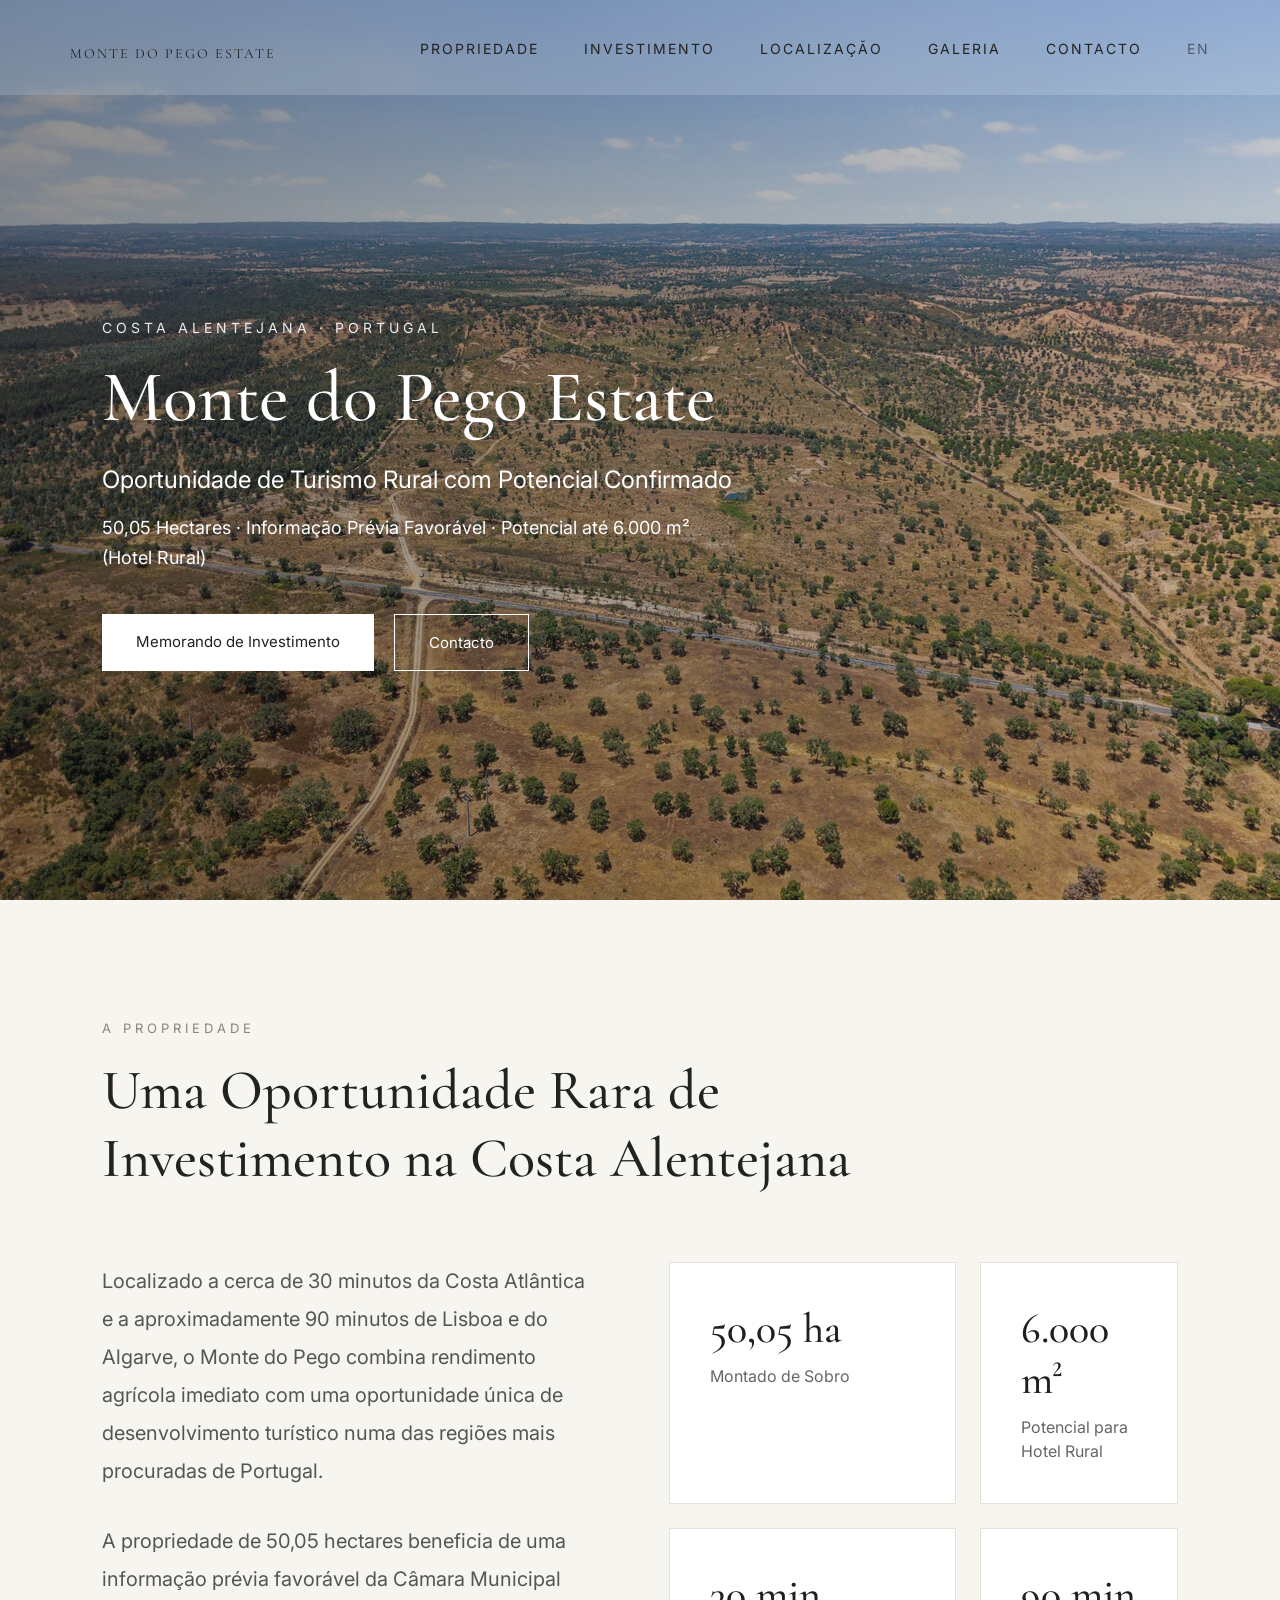
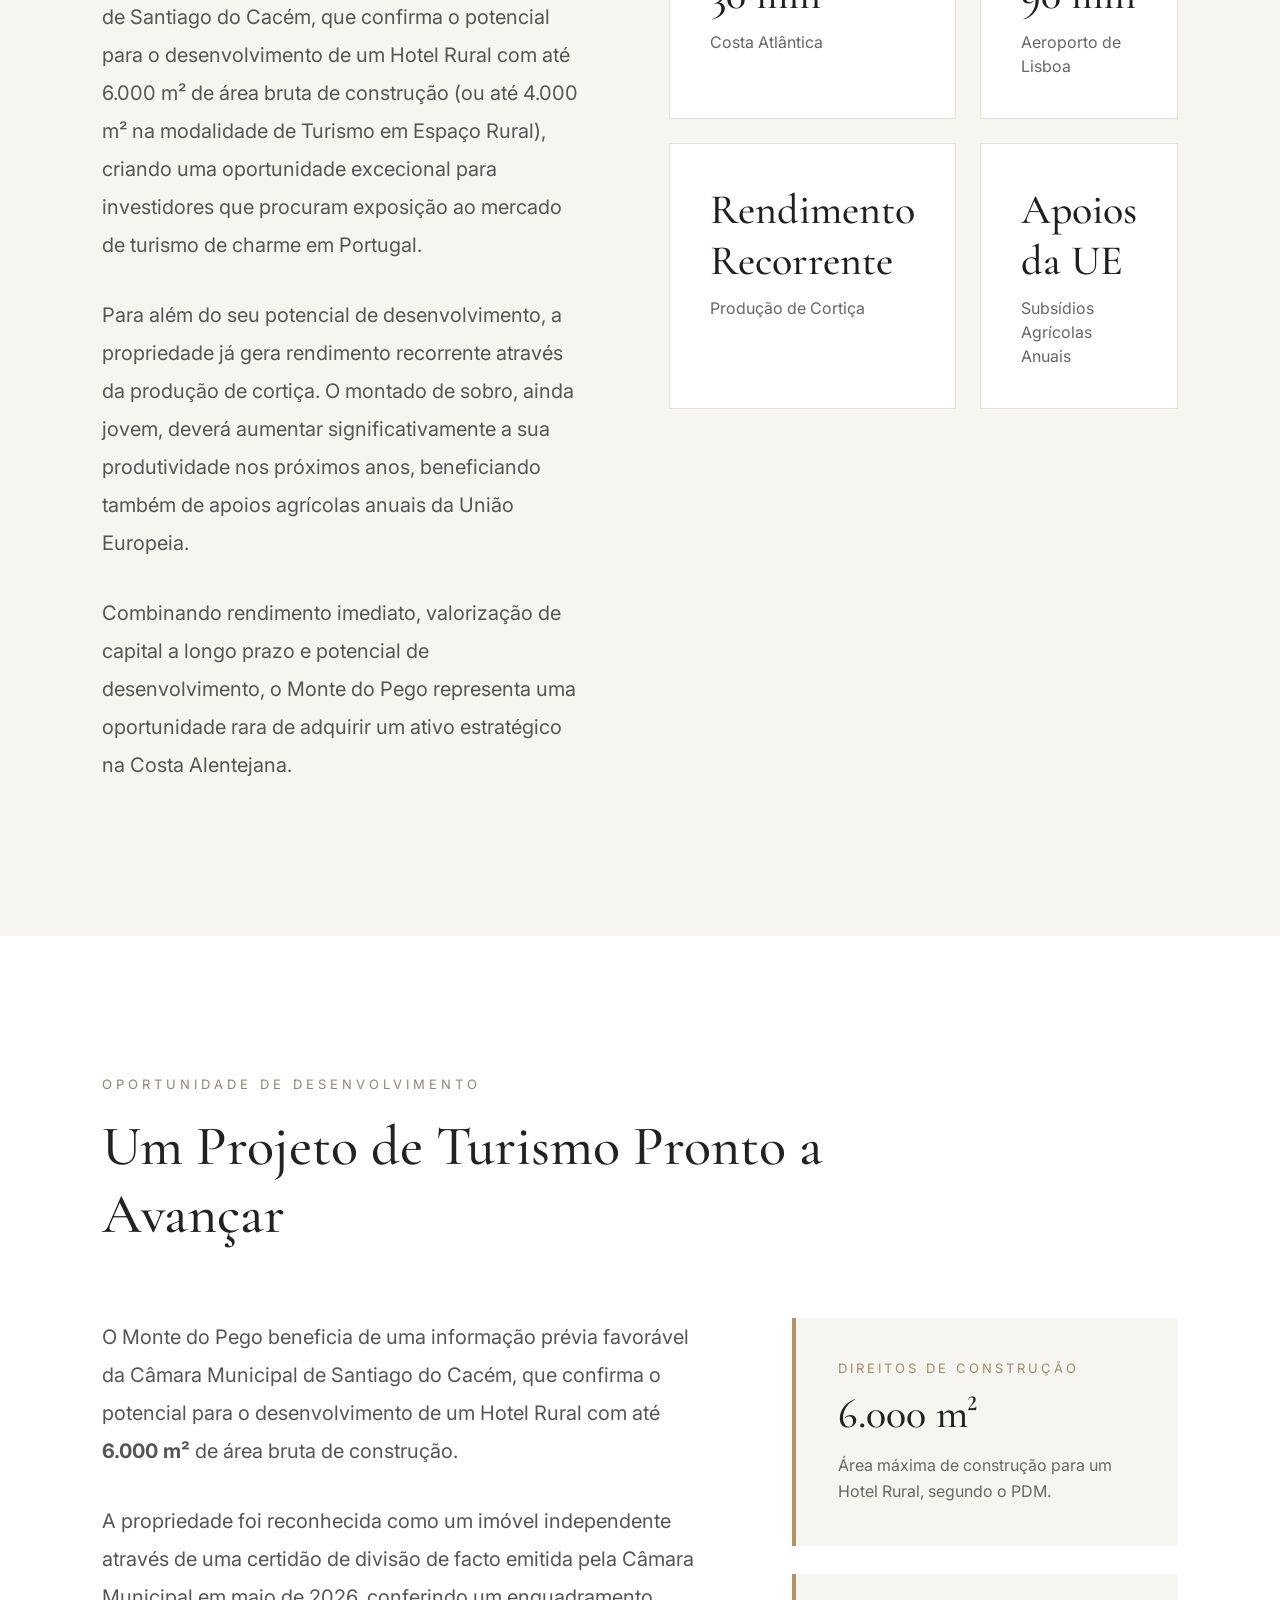
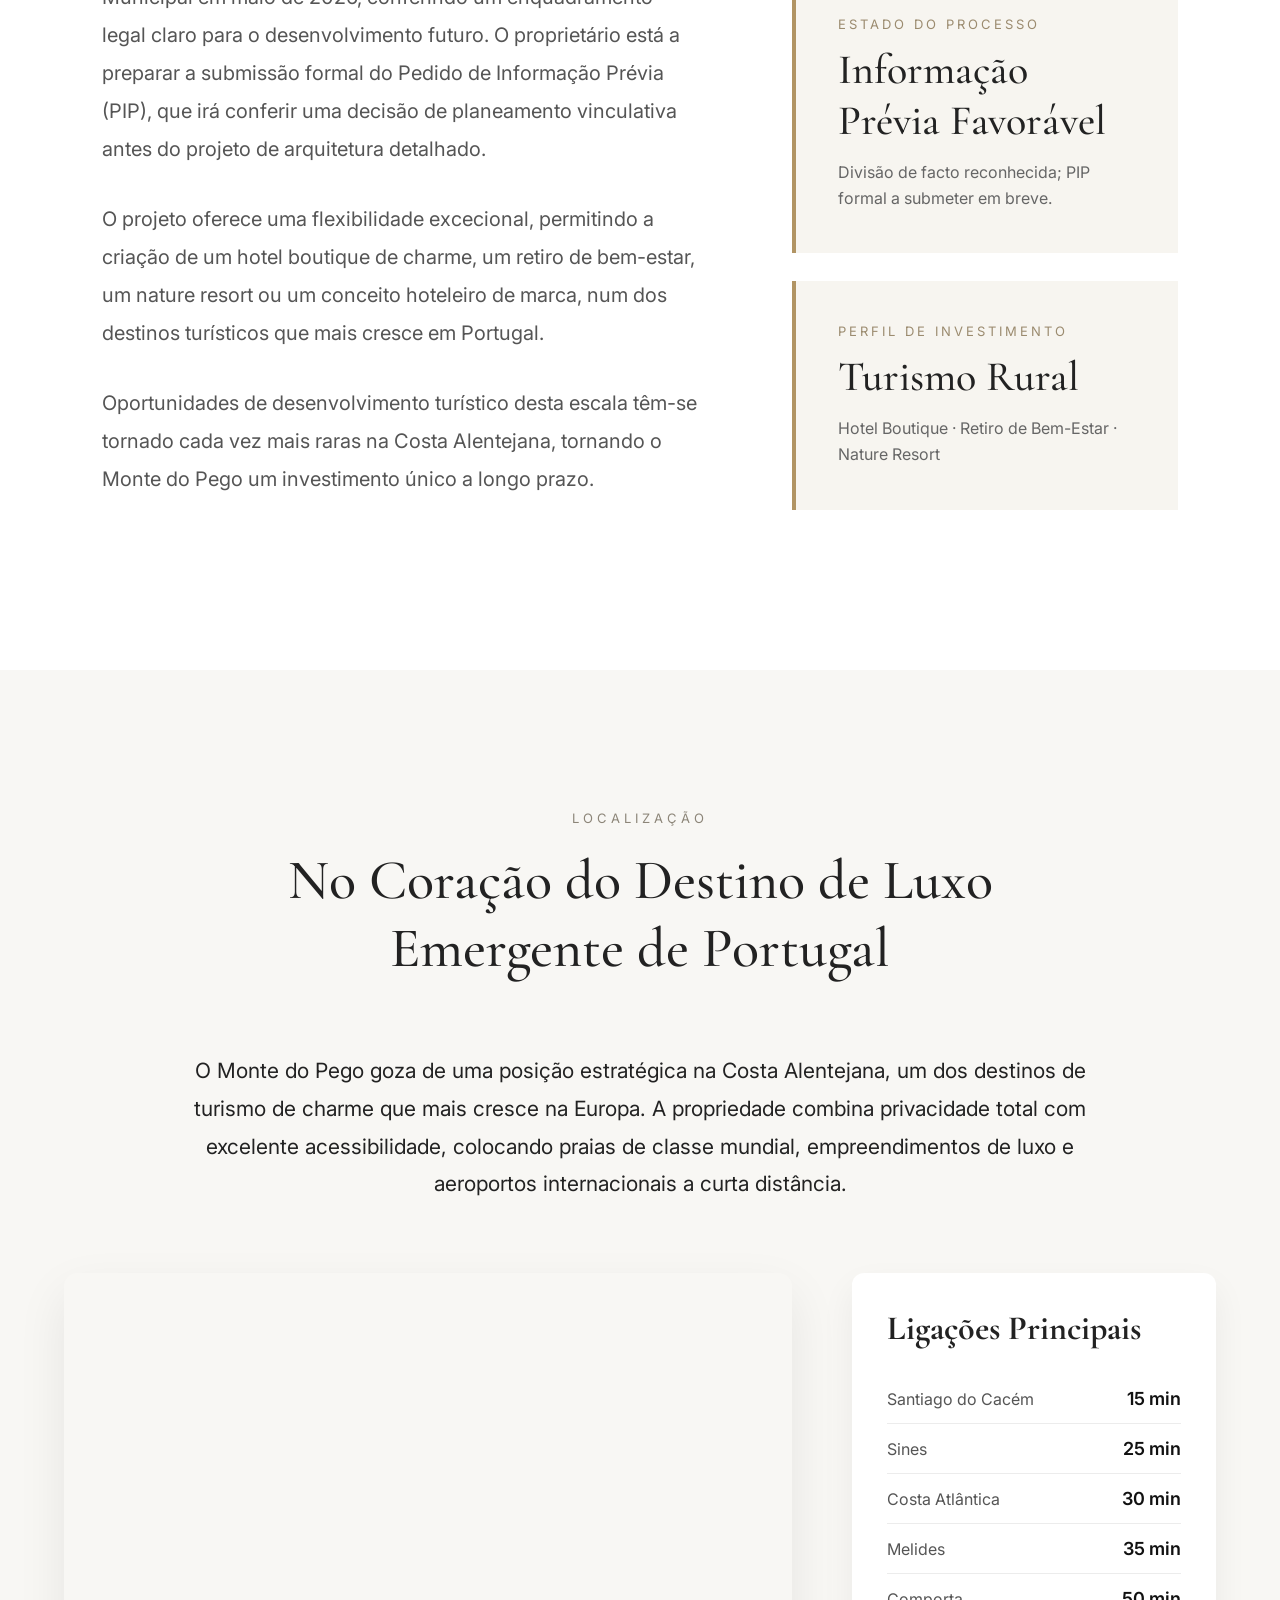
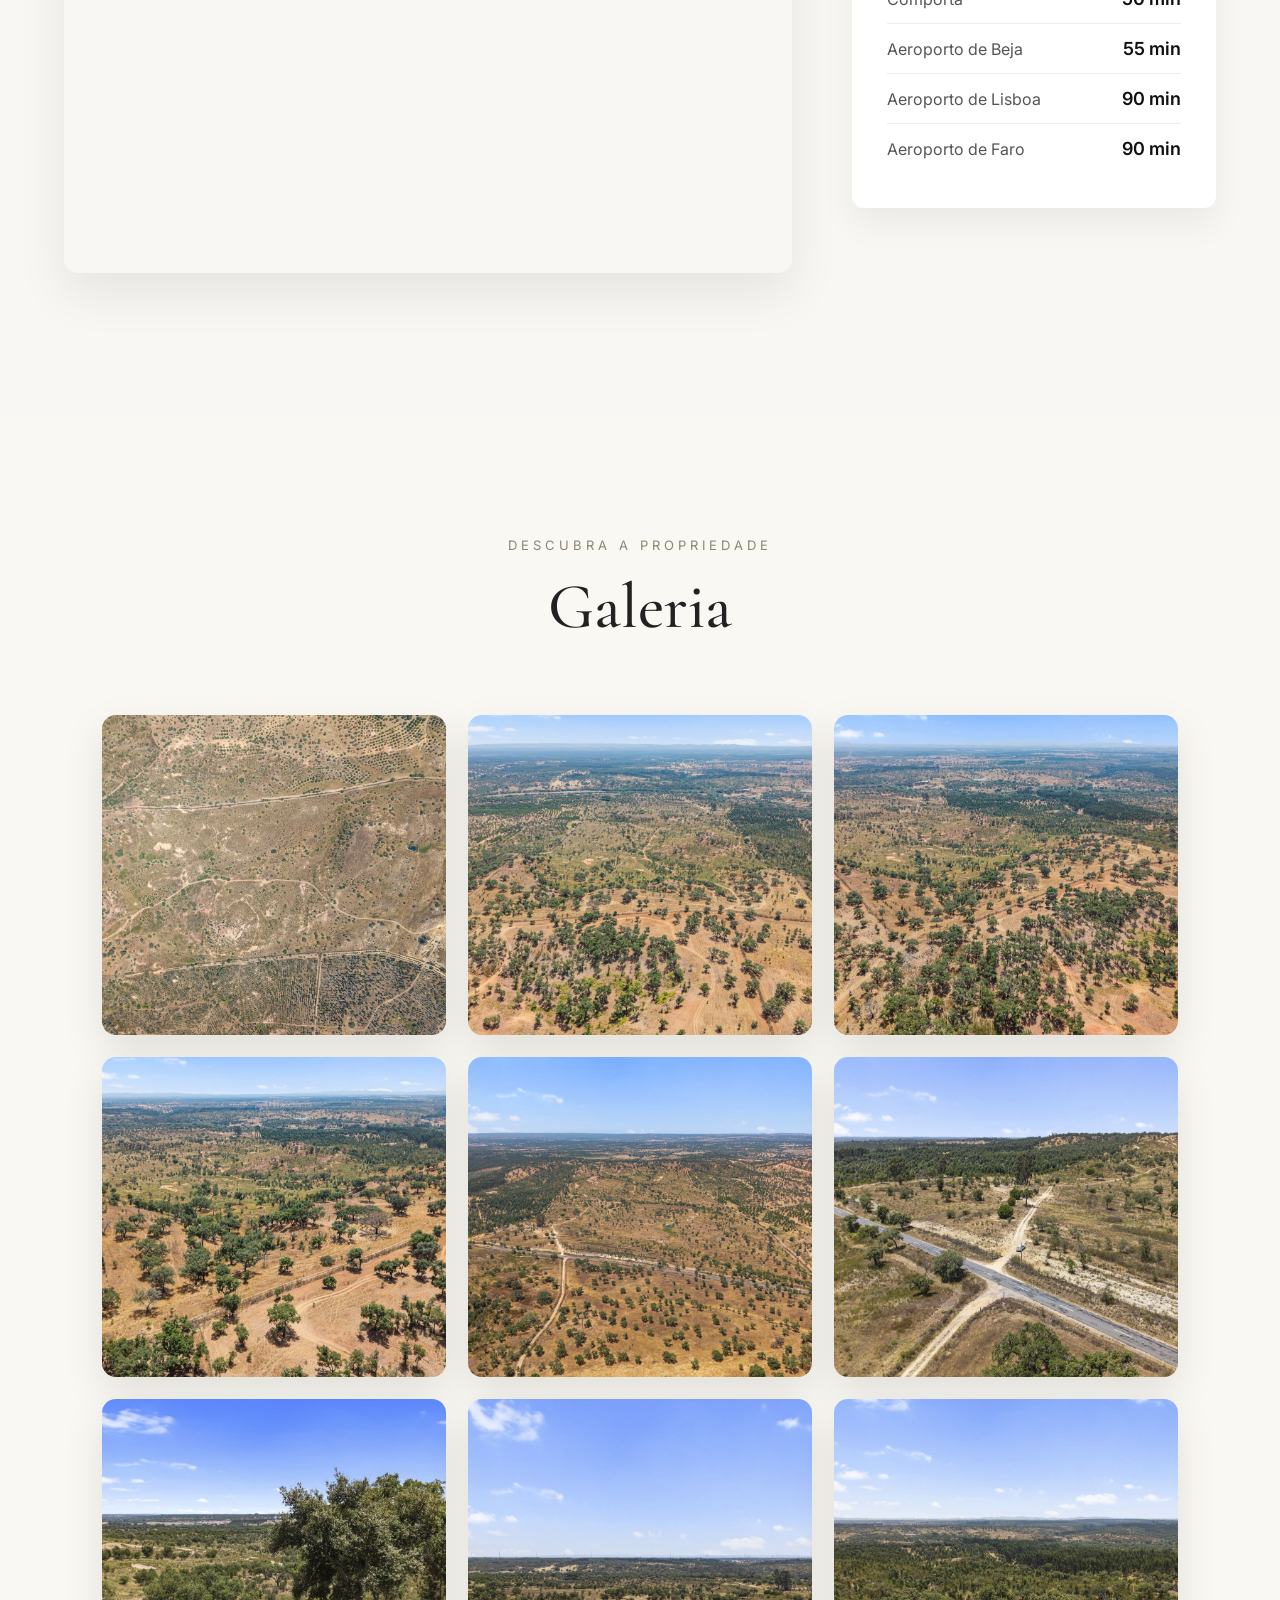
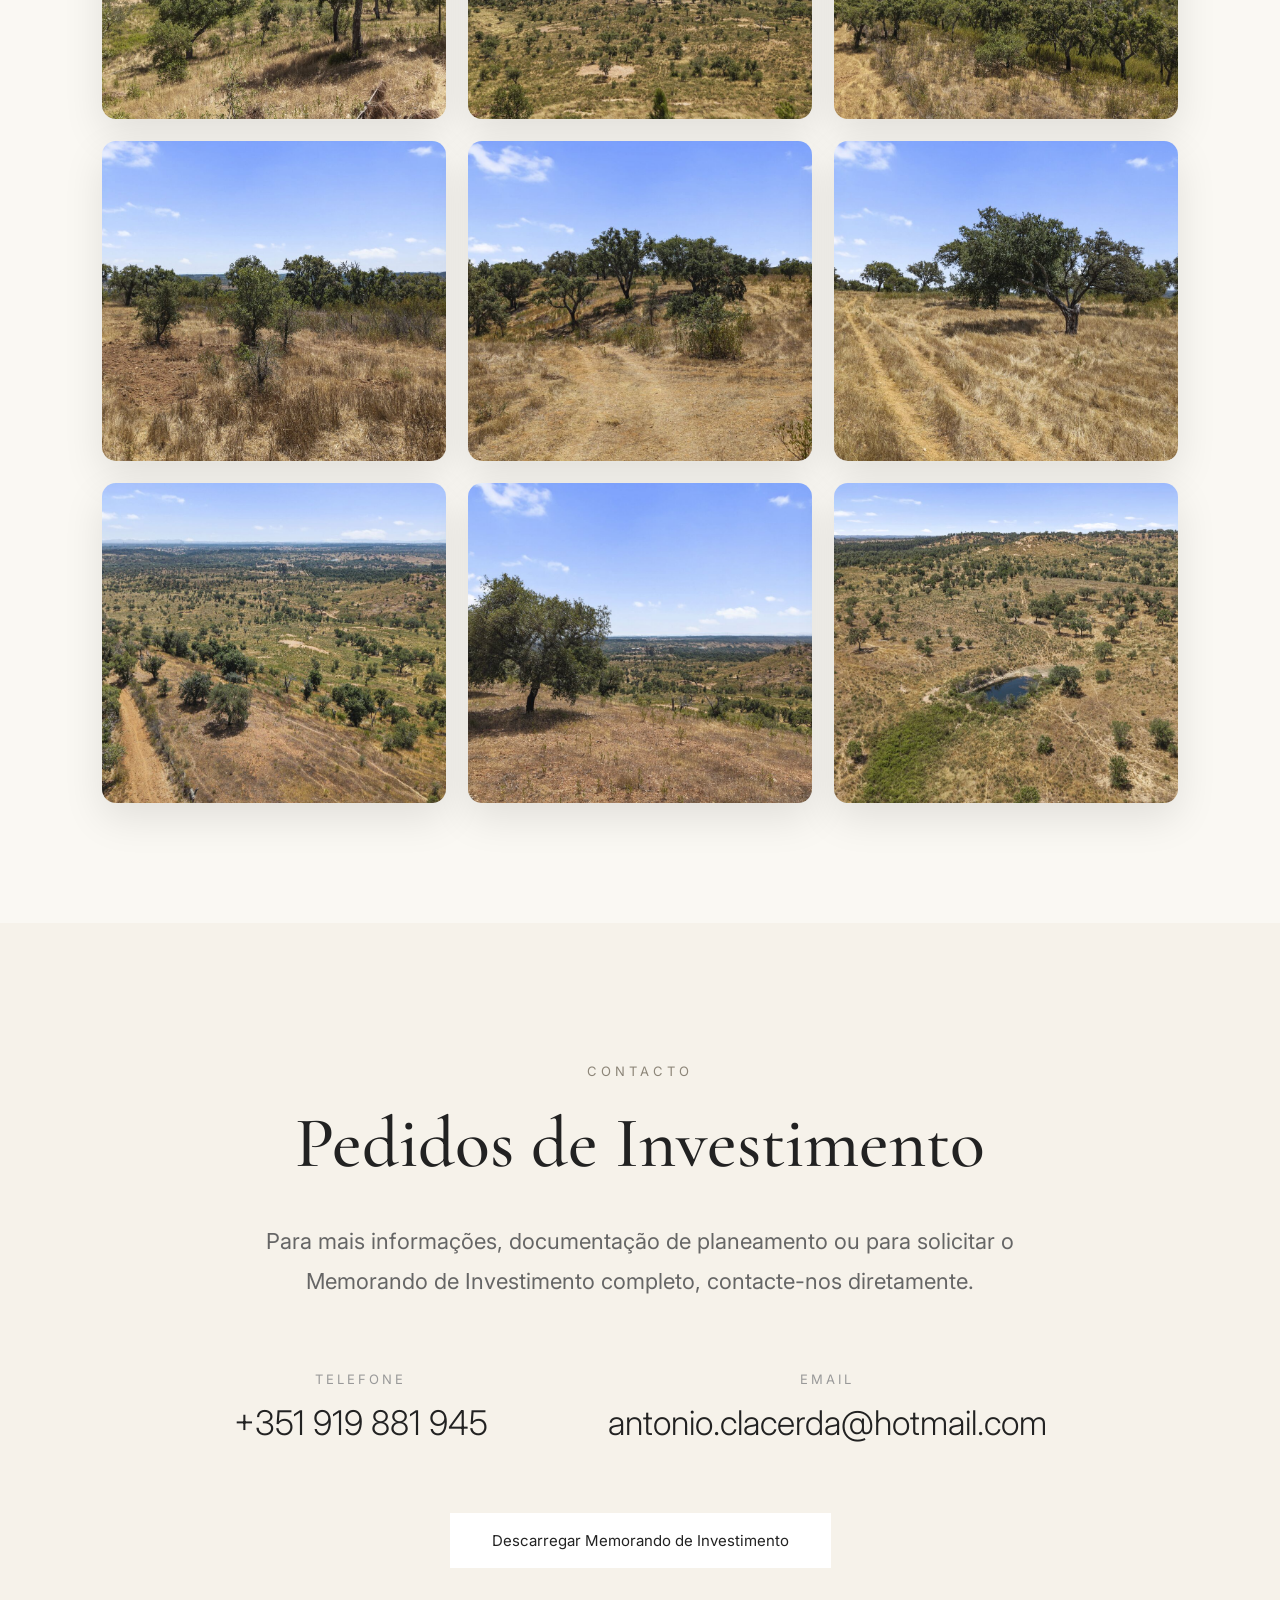
==== index-pt.html @ 1a6078ae "." ====
<!DOCTYPE html>
<html lang="pt">

<head>

    <meta charset="UTF-8">

    <meta name="viewport" content="width=device-width, initial-scale=1.0">

    <title>Monte do Pego Estate</title>

    <link rel="stylesheet" href="style.css">

    <link rel="preconnect" href="https://fonts.googleapis.com">

    <link rel="preconnect" href="https://fonts.gstatic.com" crossorigin>

    <link href="https://fonts.googleapis.com/css2?family=Cormorant+Garamond:wght@400;500;600&family=Inter:wght@300;400;500&display=swap" rel="stylesheet">

</head>

<body>

<header class="hero">

    <img src="assets/images/hero.jpg" alt="Monte do Pego Estate">

    <div class="hero-overlay"></div>

    <div class="hero-text">

        <p class="hero-kicker">
            COSTA ALENTEJANA · PORTUGAL
        </p>

        <h1>
            Monte do Pego Estate
        </h1>

        <p class="hero-subtitle">
            Oportunidade de Turismo Rural com Potencial Confirmado
        </p>

        <p class="hero-description">
            50,05 Hectares · Informação Prévia Favorável · Potencial até 6.000 m² (Hotel Rural)
        </p>

        <div class="hero-buttons">

            <a href="downloads/Memorando_de_Investimento.pdf"
   class="button primary"
   target="_blank">
    Memorando de Investimento
</a>

            <a href="#contact" class="button secondary">
                Contacto
            </a>

        </div>

    </div>

</header>

<section class="estate" id="estate">

    <div class="container">

        <div class="section-intro">
            <span class="section-tag">A PROPRIEDADE</span>
            <h2>Uma Oportunidade Rara de Investimento na Costa Alentejana</h2>
        </div>

        <div class="estate-content">

            <div class="estate-text">

                <p>
                    Localizado a cerca de 30 minutos da Costa Atlântica e a aproximadamente 90 minutos de Lisboa e do Algarve, o Monte do Pego combina rendimento agrícola imediato com uma oportunidade única de desenvolvimento turístico numa das regiões mais procuradas de Portugal.
                </p>

                <p>
                    A propriedade de 50,05 hectares beneficia de uma informação prévia favorável da Câmara Municipal de Santiago do Cacém, que confirma o potencial para o desenvolvimento de um Hotel Rural com até 6.000 m² de área bruta de construção (ou até 4.000 m² na modalidade de Turismo em Espaço Rural), criando uma oportunidade excecional para investidores que procuram exposição ao mercado de turismo de charme em Portugal.
                </p>

                <p>
                    Para além do seu potencial de desenvolvimento, a propriedade já gera rendimento recorrente através da produção de cortiça. O montado de sobro, ainda jovem, deverá aumentar significativamente a sua produtividade nos próximos anos, beneficiando também de apoios agrícolas anuais da União Europeia.
                </p>

                <p>
                    Combinando rendimento imediato, valorização de capital a longo prazo e potencial de desenvolvimento, o Monte do Pego representa uma oportunidade rara de adquirir um ativo estratégico na Costa Alentejana.
                </p>

            </div>

            <div class="estate-facts">

                <div class="fact">
                    <h3>50,05 ha</h3>
                    <p>Montado de Sobro</p>
                </div>

                <div class="fact">
                    <h3>6.000 m²</h3>
                    <p>Potencial para Hotel Rural</p>
                </div>

                <div class="fact">
                    <h3>30 min</h3>
                    <p>Costa Atlântica</p>
                </div>

                <div class="fact">
                    <h3>90 min</h3>
                    <p>Aeroporto de Lisboa</p>
                </div>

                <div class="fact">
                    <h3>Rendimento Recorrente</h3>
                    <p>Produção de Cortiça</p>
                </div>

                <div class="fact">
                    <h3>Apoios da UE</h3>
                    <p>Subsídios Agrícolas Anuais</p>
                </div>

            </div>

        </div>

    </div>

</section>
<section class="development" id="investment">

    <div class="container">

        <div class="section-intro">

            <span class="section-tag">
                OPORTUNIDADE DE DESENVOLVIMENTO
            </span>

            <h2>
                Um Projeto de Turismo Pronto a Avançar
            </h2>

        </div>

        <div class="development-grid">

            <div class="development-left">

                <p>
                    O Monte do Pego beneficia de uma informação prévia favorável da Câmara Municipal de Santiago do Cacém, que confirma o potencial para o desenvolvimento de um Hotel Rural com até <strong>6.000 m²</strong> de área bruta de construção.
                </p>

                <p>
                    A propriedade foi reconhecida como um imóvel independente através de uma certidão de divisão de facto emitida pela Câmara Municipal em maio de 2026, conferindo um enquadramento legal claro para o desenvolvimento futuro. O proprietário está a preparar a submissão formal do Pedido de Informação Prévia (PIP), que irá conferir uma decisão de planeamento vinculativa antes do projeto de arquitetura detalhado.
                </p>

                <p>
                    O projeto oferece uma flexibilidade excecional, permitindo a criação de um hotel boutique de charme, um retiro de bem-estar, um nature resort ou um conceito hoteleiro de marca, num dos destinos turísticos que mais cresce em Portugal.
                </p>

                <p>
                    Oportunidades de desenvolvimento turístico desta escala têm-se tornado cada vez mais raras na Costa Alentejana, tornando o Monte do Pego um investimento único a longo prazo.
                </p>

            </div>

            <div class="development-right">

                <div class="highlight">

                    <span>Direitos de Construção</span>

                    <h3>6.000 m²</h3>

                    <p>Área máxima de construção para um Hotel Rural, segundo o PDM.</p>

                </div>

                <div class="highlight">

                    <span>Estado do Processo</span>

                    <h3>Informação Prévia Favorável</h3>

                    <p>Divisão de facto reconhecida; PIP formal a submeter em breve.</p>

                </div>

                <div class="highlight">

                    <span>Perfil de Investimento</span>

                    <h3>Turismo Rural</h3>

                    <p>Hotel Boutique · Retiro de Bem-Estar · Nature Resort</p>

                </div>

            </div>

        </div>

    </div>

</section>

<section class="location" id="location">

    <div class="container">

        <div class="section-intro">

            <span class="section-tag">LOCALIZAÇÃO</span>

            <h2>No Coração do Destino de Luxo Emergente de Portugal</h2>

        </div>

        <div class="location-intro">

            <p>
                O Monte do Pego goza de uma posição estratégica na Costa Alentejana, um dos destinos de turismo de charme que mais cresce na Europa. A propriedade combina privacidade total com excelente acessibilidade, colocando praias de classe mundial, empreendimentos de luxo e aeroportos internacionais a curta distância.
            </p>

        </div>

       <div class="location-layout">

    <div class="google-map">

        <iframe
            src="https://www.google.com/maps/embed?pb=!1m14!1m12!1m3!1d4818.622499883691!2d-8.55672417769427!3d37.93152359766579!2m3!1f0!2f0!3f0!3m2!1i1024!2i768!4f13.1!5e1!3m2!1spt-PT!2spt!4v1785163442995!5m2!1spt-PT!2spt"
            loading="lazy"
            allowfullscreen
            referrerpolicy="strict-origin-when-cross-origin">
        </iframe>

    </div>

    <div class="connections">

        <h3>Ligações Principais</h3>

         <div class="connection">
            <span>Santiago do Cacém</span>
            <strong>15 min</strong>
        </div>

        <div class="connection">
            <span>Sines</span>
            <strong>25 min</strong>
        </div>

        <div class="connection">
            <span>Costa Atlântica</span>
            <strong>30 min</strong>
        </div>

        <div class="connection">
            <span>Melides</span>
            <strong>35 min</strong>
        </div>

        <div class="connection">
            <span>Comporta</span>
            <strong>50 min</strong>
        </div>

        <div class="connection">
            <span>Aeroporto de Beja</span>
            <strong>55 min</strong>
        </div>

        <div class="connection">
            <span>Aeroporto de Lisboa</span>
            <strong>90 min</strong>
        </div>

        <div class="connection">
            <span>Aeroporto de Faro</span>
            <strong>90 min</strong>
        </div>

    </div>

</div>

       
    </div>

</section>

<section id="gallery" class="gallery">

    <div class="section-title">
        <p>DESCUBRA A PROPRIEDADE</p>
        <h2>Galeria</h2>
    </div>

    <div class="gallery-grid">

        <img src="assets/images/1.jpg" onclick="openImage(this.src)">
        <img src="assets/images/2.jpg" onclick="openImage(this.src)">
        <img src="assets/images/3.jpg" onclick="openImage(this.src)">
        <img src="assets/images/4.jpg" onclick="openImage(this.src)">
        <img src="assets/images/5.jpg" onclick="openImage(this.src)">
        <img src="assets/images/6.jpg" onclick="openImage(this.src)">
        <img src="assets/images/7.jpg" onclick="openImage(this.src)">
        <img src="assets/images/8.jpg" onclick="openImage(this.src)">
        <img src="assets/images/9.jpg" onclick="openImage(this.src)">
        <img src="assets/images/10.jpg" onclick="openImage(this.src)">
        <img src="assets/images/11.jpg" onclick="openImage(this.src)">
        <img src="assets/images/12.jpg" onclick="openImage(this.src)">
        <img src="assets/images/13.jpg" onclick="openImage(this.src)">
        <img src="assets/images/14.jpg" onclick="openImage(this.src)">
        <img src="assets/images/15.jpg" onclick="openImage(this.src)">

    </div>

</section>

<div id="lightbox">

    <span class="close">&times;</span>

    <div class="prev">&#10094;</div>

    <img id="lightbox-img">

    <div class="next">&#10095;</div>

</div>

<nav>

  <div class="logo">

    <a href="#">Monte do Pego Estate</a>

</div>

    <ul>

        <li><a href="#estate">Propriedade</a></li>
<li><a href="#investment">Investimento</a></li>
<li><a href="#location">Localização</a></li>
<li><a href="#gallery">Galeria</a></li>
<li><a href="#contact">Contacto</a></li>
<li><a href="index.html" style="opacity:.6;">EN</a></li>

    </ul>

</nav>

<section class="contact" id="contact">

    <div class="container contact-container">

        <span class="section-tag">
            CONTACTO
        </span>

        <h2>Pedidos de Investimento</h2>

        <p class="contact-intro">
            Para mais informações, documentação de planeamento ou para solicitar o
            Memorando de Investimento completo, contacte-nos diretamente.
        </p>

        <div class="contact-details">

            <div class="contact-line">
                <span>Telefone</span>
                <a href="tel:+351919881945">
                    +351&nbsp;919&nbsp;881&nbsp;945
                </a>
            </div>

            <div class="contact-line">
                <span>Email</span>
                <a href="mailto:antonio.clacerda@hotmail.com">
                    antonio.clacerda@hotmail.com
                </a>
            </div>

        </div>

        <a href="downloads/Memorando_de_Investimento.pdf"
           download
           class="button primary">
            Descarregar Memorando de Investimento
        </a>

    </div>

</section>
 

</body>
<script src="script.js"></script>

</html>
---- style.css ----
/* ===========================================
   RESET
=========================================== */

*{
    margin:0;
    padding:0;
    box-sizing:border-box;
}

html{
    scroll-behavior:smooth;
}

body{
    font-family:'Inter',sans-serif;
    background:#f5f4ef;
    color:#222;
}


/* ===========================================
   NAVBAR
=========================================== */

nav{

    position:fixed;

    top:0;
    left:0;

    width:100%;

    display:flex;

    justify-content:space-between;

    align-items:center;

    padding:28px 70px;

    z-index:999;

    background:rgba(255,255,255,.18);

    backdrop-filter:blur(18px);

    transition:.4s;

}

.logo{

    font-family:'Cormorant Garamond',serif;

    font-size:32px;

    letter-spacing:1px;

}

.logo a{

    text-decoration:none;

    color:#222;

    transition:.3s;

}

.logo a:hover{

    opacity:.7;

}

nav ul{

    display:flex;

    gap:45px;

    list-style:none;

}

nav a{

    text-decoration:none;

    color:#222;

    font-size:14px;

    letter-spacing:2px;

    text-transform:uppercase;

    transition:.3s;

}

nav a:hover{

    opacity:.55;

}


/* ===========================================
   HERO
=========================================== */

.hero{

    position:relative;

    width:100%;

    height:100vh;

    overflow:hidden;

}

.hero img{

    width:100%;

    height:100%;

    object-fit:cover;

    display:block;

}

.hero-overlay{

    position:absolute;

    inset:0;

    background:linear-gradient(
        to right,
        rgba(0,0,0,.45),
        rgba(0,0,0,.20)
    );

}

.hero-text{

    position:absolute;

    left:8%;

    top:55%;

    transform:translateY(-50%);

    color:white;

    max-width:700px;

    z-index:20;

}

.hero-kicker{

    font-size:14px;

    letter-spacing:4px;

    text-transform:uppercase;

    margin-bottom:24px;

    opacity:.9;

}

.hero h1{

    font-family:'Cormorant Garamond',serif;

    font-size:72px;

    font-weight:500;

    line-height:1.05;

    margin-bottom:28px;

}

.hero-subtitle{

    font-size:24px;

    font-weight:400;

    margin-bottom:18px;

    line-height:1.3;

}

.hero-description{

    font-size:18px;

    line-height:1.7;

    max-width:620px;

    margin-bottom:40px;

}

.hero-buttons{

    display:flex;

    gap:20px;

}

.button{

    padding:18px 34px;

    text-decoration:none;

    font-size:15px;

    transition:.35s;

}

.primary{

    background:white;

    color:#222;

}

.primary:hover{

    background:#ececec;

}

.secondary{

    border:1px solid white;

    color:white;

}

.secondary:hover{

    background:white;

    color:#222;

}

/* ===========================================
   THE ESTATE
=========================================== */

.estate{

    padding:120px 8%;

    background:#f7f5f0;

}

.container{

    max-width:1400px;

    margin:auto;

}

.section-tag{

    display:block;

    font-size:13px;

    letter-spacing:4px;

    text-transform:uppercase;

    color:#8c8578;

    margin-bottom:20px;

}

.section-intro h2{

    font-family:'Cormorant Garamond',serif;

    font-size:56px;

    font-weight:500;

    max-width:800px;

    margin-bottom:70px;

    color:#222;

}

.estate-content{

    display:grid;

    grid-template-columns:1.3fr 1fr;

    gap:80px;

    align-items:start;

}

.estate-text{

    font-size:20px;

    line-height:1.9;

    color:#555;

}

.estate-text p{

    margin-bottom:32px;

}

.estate-facts{

    display:grid;

    grid-template-columns:repeat(2,1fr);

    gap:24px;

}

.fact{

    background:white;

    padding:40px;

    border:1px solid #e6e2da;

}

.fact h3{

    font-family:'Cormorant Garamond',serif;

    font-size:42px;

    font-weight:500;

    color:#1f1f1f;

    margin-bottom:10px;

}

.fact p{

    color:#666;

    line-height:1.5;

}

/* ===========================================
   DEVELOPMENT
=========================================== */

.development{

    padding:140px 8%;

    background:white;

}

.development-grid{

    display:grid;

    grid-template-columns:1.4fr 0.9fr;

    gap:90px;

    align-items:start;

}

.development-left{

    font-size:20px;

    line-height:1.9;

    color:#555;

}

.development-left p{

    margin-bottom:32px;

}

.development-right{

    display:flex;

    flex-direction:column;

    gap:28px;

}

.highlight{

    background:#f7f5f0;

    padding:42px;

    border-left:4px solid #b19463;

}

.highlight span{

    display:block;

    font-size:13px;

    letter-spacing:3px;

    text-transform:uppercase;

    color:#9b8b6f;

    margin-bottom:12px;

}

.highlight h3{

    font-family:'Cormorant Garamond',serif;

    font-size:42px;

    font-weight:500;

    margin-bottom:14px;

    color:#222;

}

.highlight p{

    color:#666;

    line-height:1.6;

}

/*========================================
LOCATION
========================================*/

.location{

    padding:140px 0;

    background:#f8f7f4;

}

.location .section-intro{

    text-align:center;

}

.location .section-intro h2{

    margin-left:auto;
    margin-right:auto;

}

.location-intro{

    max-width:900px;

    margin:0 auto 70px;

    text-align:center;

    font-size:21px;

    line-height:1.8;

}

.location-layout{

    width:90%;

    max-width:1350px;

    margin:auto;

    display:grid;

    grid-template-columns:2fr 1fr;

    gap:60px;

    align-items:start;

}

.google-map iframe{

    width:100%;

    height:600px;

    border:none;

    border-radius:14px;

    box-shadow:0 20px 50px rgba(0,0,0,.08);

}

.connections{

    background:white;

    border-radius:12px;

    padding:35px;

    box-shadow:0 15px 35px rgba(0,0,0,.06);

}

.connections h3{

    font-family:"Cormorant Garamond",serif;

    font-size:34px;

    margin-bottom:25px;

}

.connection{

    display:flex;

    justify-content:space-between;

    align-items:center;

    padding:14px 0;

    border-bottom:1px solid #ececec;

}

.connection:last-child{

    border:none;

}

.connection span{

    font-size:16px;

    color:#555;

}

.connection strong{

    font-size:18px;

    font-weight:600;

    color:#111;

}

/* =====================================================
   GALLERY
===================================================== */

.gallery{

    padding:120px 8%;

    background:#faf8f3;

}

.section-title{

    text-align:center;

    margin-bottom:70px;

}

.section-title p{

    letter-spacing:4px;

    text-transform:uppercase;

    color:#8d8573;

    font-size:13px;

    margin-bottom:15px;

}

.section-title h2{

    font-family:'Cormorant Garamond',serif;

    font-size:64px;

    font-weight:500;

    color:#222;

}

.gallery-grid{

    display:grid;

    grid-template-columns:repeat(3,1fr);

    gap:22px;

}

.gallery-grid img{

    width:100%;

    height:320px;

    object-fit:cover;

    border-radius:14px;

    cursor:pointer;

    transition:.45s;

    box-shadow:0 15px 40px rgba(0,0,0,.10);

}

.gallery-grid img:hover{

    transform:scale(1.03);

    box-shadow:0 30px 60px rgba(0,0,0,.20);

}



/* ==========================================
   LIGHTBOX
========================================== */

#lightbox{

    position:fixed;

    top:0;

    left:0;

    width:100%;

    height:100%;

    background:rgba(0,0,0,.92);

    display:none;

    justify-content:center;

    align-items:center;

    z-index:99999;

    animation:fade .3s;

}

#lightbox img{

    max-width:90%;

    max-height:88%;

    border-radius:10px;

    box-shadow:0 30px 80px rgba(0,0,0,.45);

}

#lightbox span{

    position:absolute;

    top:35px;

    right:55px;

    font-size:55px;

    color:white;

    cursor:pointer;

    transition:.3s;

    font-weight:300;

}

#lightbox span:hover{

    transform:scale(1.2);

}



@keyframes fade{

    from{

        opacity:0;

    }

    to{

        opacity:1;

    }

}



/* ==========================================
   RESPONSIVE
========================================== */

@media(max-width:1100px){

.gallery-grid{

grid-template-columns:repeat(2,1fr);

}

}



@media(max-width:700px){

.gallery{

padding:80px 6%;

}

.section-title h2{

font-size:46px;

}

.gallery-grid{

grid-template-columns:1fr;

}

.gallery-grid img{

height:250px;

}

}

.prev,
.next{

    position:absolute;

    top:50%;

    transform:translateY(-50%);

    color:white;

    font-size:60px;

    cursor:pointer;

    user-select:none;

    padding:25px;

    transition:.3s;

}

.prev{

    left:40px;

}

.next{

    right:40px;

}

.prev:hover,
.next:hover{

    transform:translateY(-50%) scale(1.15);

}

/*=====================================
CONTACT
=====================================*/

.contact{

    padding:140px 8%;

    background:#f6f2ea;

    text-align:center;

}

.contact h2{

    font-family:"Cormorant Garamond",serif;

    font-size:72px;

    font-weight:500;

    margin:20px 0 35px;

}

.contact-intro{

    max-width:850px;

    margin:0 auto 70px;

    font-size:22px;

    line-height:1.8;

    color:#666;

}

.contact-details{

    display:flex;

    justify-content:center;

    gap:120px;

    margin-bottom:70px;

    flex-wrap:wrap;

}

.contact-line{

    text-align:center;

}

.contact-line span{

    display:block;

    font-size:13px;

    letter-spacing:3px;

    text-transform:uppercase;

    color:#999;

    margin-bottom:15px;

}

.contact-line a{

    font-size:34px;

    color:#222;

    text-decoration:none;

    font-weight:300;

    white-space:nowrap;

}

.contact-line a:hover{

    color:#9b7b43;

}

.contact .button{

    display:inline-block;

    padding:18px 42px;

}

/* ==========================================
   MOBILE VERSION
========================================== */

@media (max-width:900px){

/* NAVBAR */

nav{

    padding:18px 25px;
    flex-direction:column;
    gap:20px;

}

nav ul{

    flex-wrap:wrap;
    justify-content:center;
    gap:22px;

}

.logo{

    font-size:18px;

}


/* HERO */

.hero{

    height:100vh;

}

.hero-text{

    width:90%;
    left:50%;
    top:50%;
    transform:translate(-50%, -50%);
    text-align:center;

}

.hero h1{

    font-size:62px;
    line-height:1;

}

.hero-subtitle{

    font-size:28px;

}

.hero-description{

    font-size:20px;

}

.hero-buttons{

    flex-direction:column;
    align-items:center;
    gap:20px;

}

.button{

    width:280px;

}


/* GENERAL */

.container{

    width:92%;

}

.section-intro h2{

    font-size:54px;
    text-align:center;

}

.section-intro{

    text-align:center;

}


/* ESTATE */

.estate-content{

    display:block;

}

.estate-facts{

    margin-top:50px;
    grid-template-columns:1fr 1fr;
    gap:14px;

}

.fact{

    padding:24px 20px;

}

.fact h3{

    font-size:32px;

}


/* INVESTMENT */

.development-grid{

    display:block;

}

.development-right{

    margin-top:50px;

}

.highlight{

    padding:28px 24px;

}

.highlight h3{

    font-size:34px;

}


/* LOCATION */

.location-layout{

    display:block;

}

.google-map{

    margin-bottom:40px;

}

.google-map iframe{

    height:380px;

}


/* GALLERY */

.gallery-grid{

    grid-template-columns:1fr;

}


/* CONTACT */

.contact{

    padding:90px 6%;

}

.contact h2{

    font-size:44px;

}

.contact-intro{

    font-size:18px;

}

.contact-details{

    gap:36px;

}

.contact-line a{

    font-size:19px;
    white-space:normal;
    word-break:break-word;

}

.contact-container{

    display:block;

    text-align:center;

}

.contact-right{

    margin-top:50px;

}

.contact-card{

    padding:45px 30px;

}

}
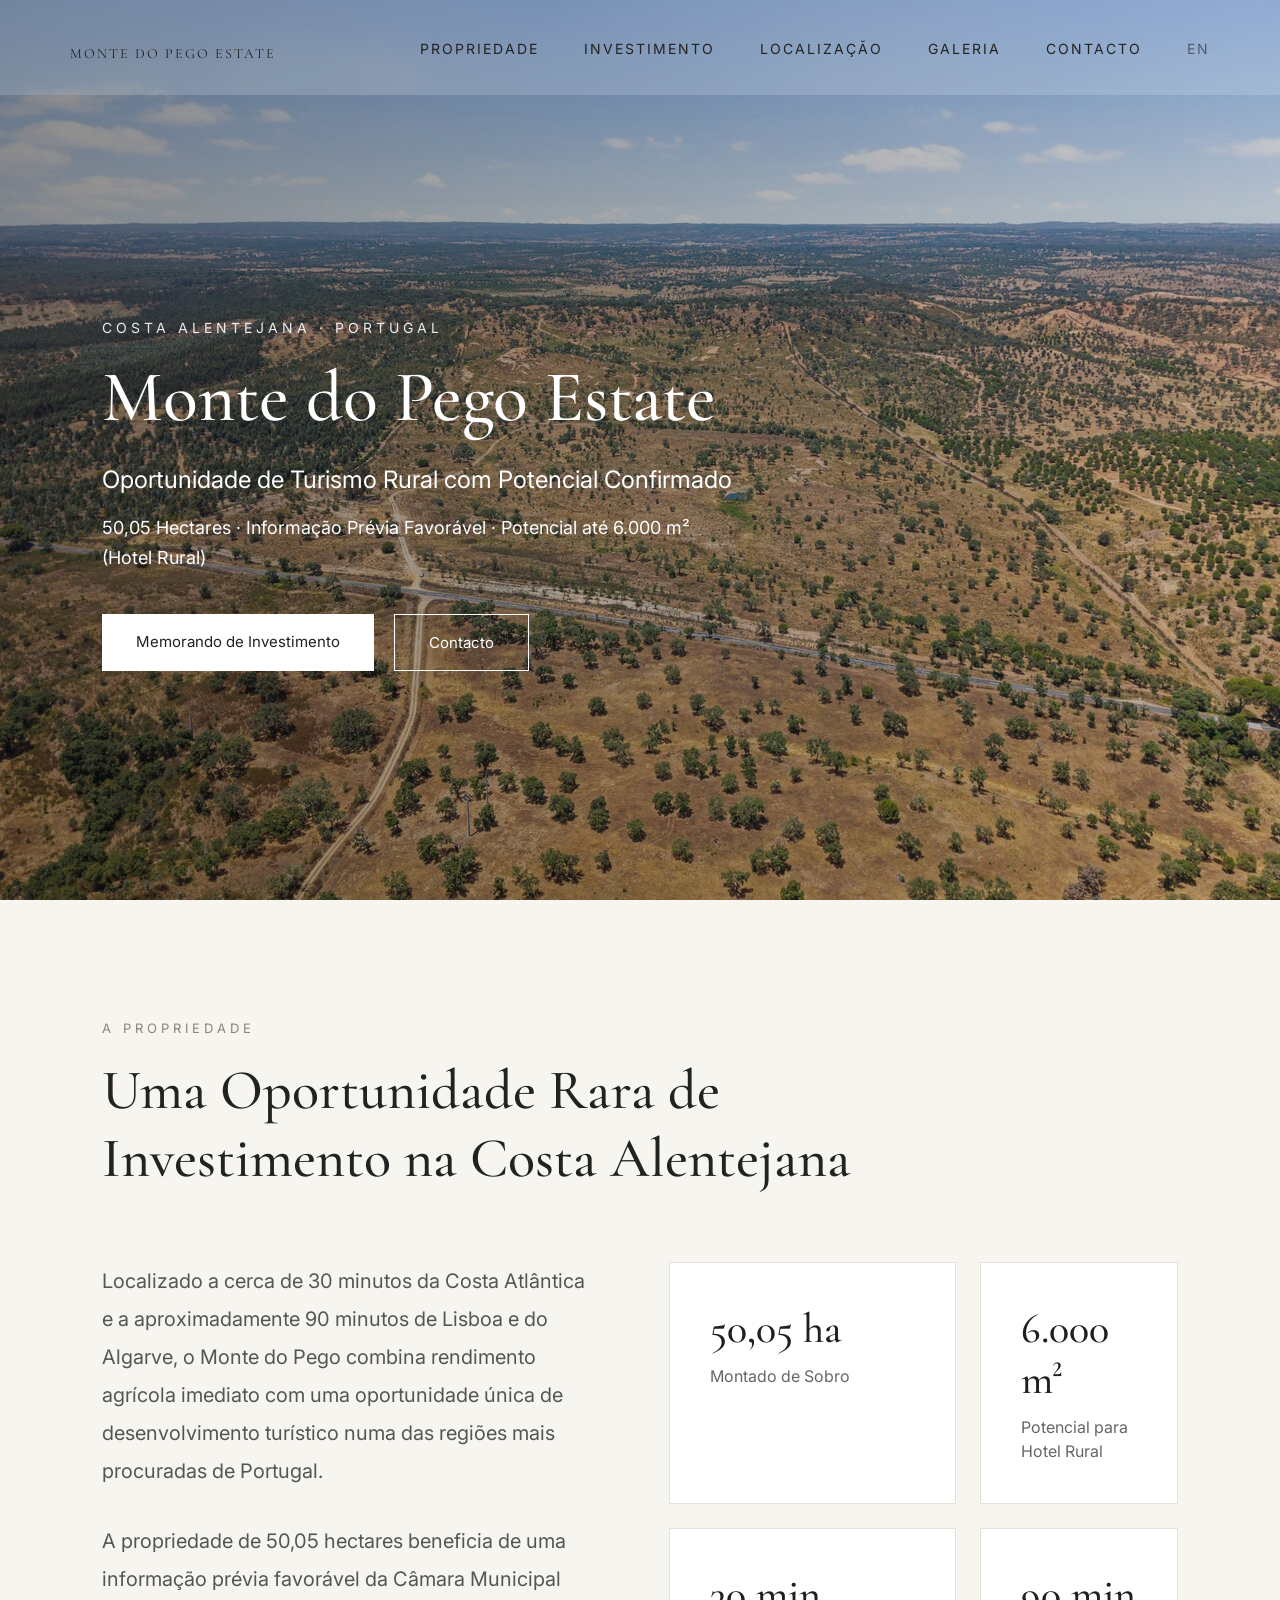
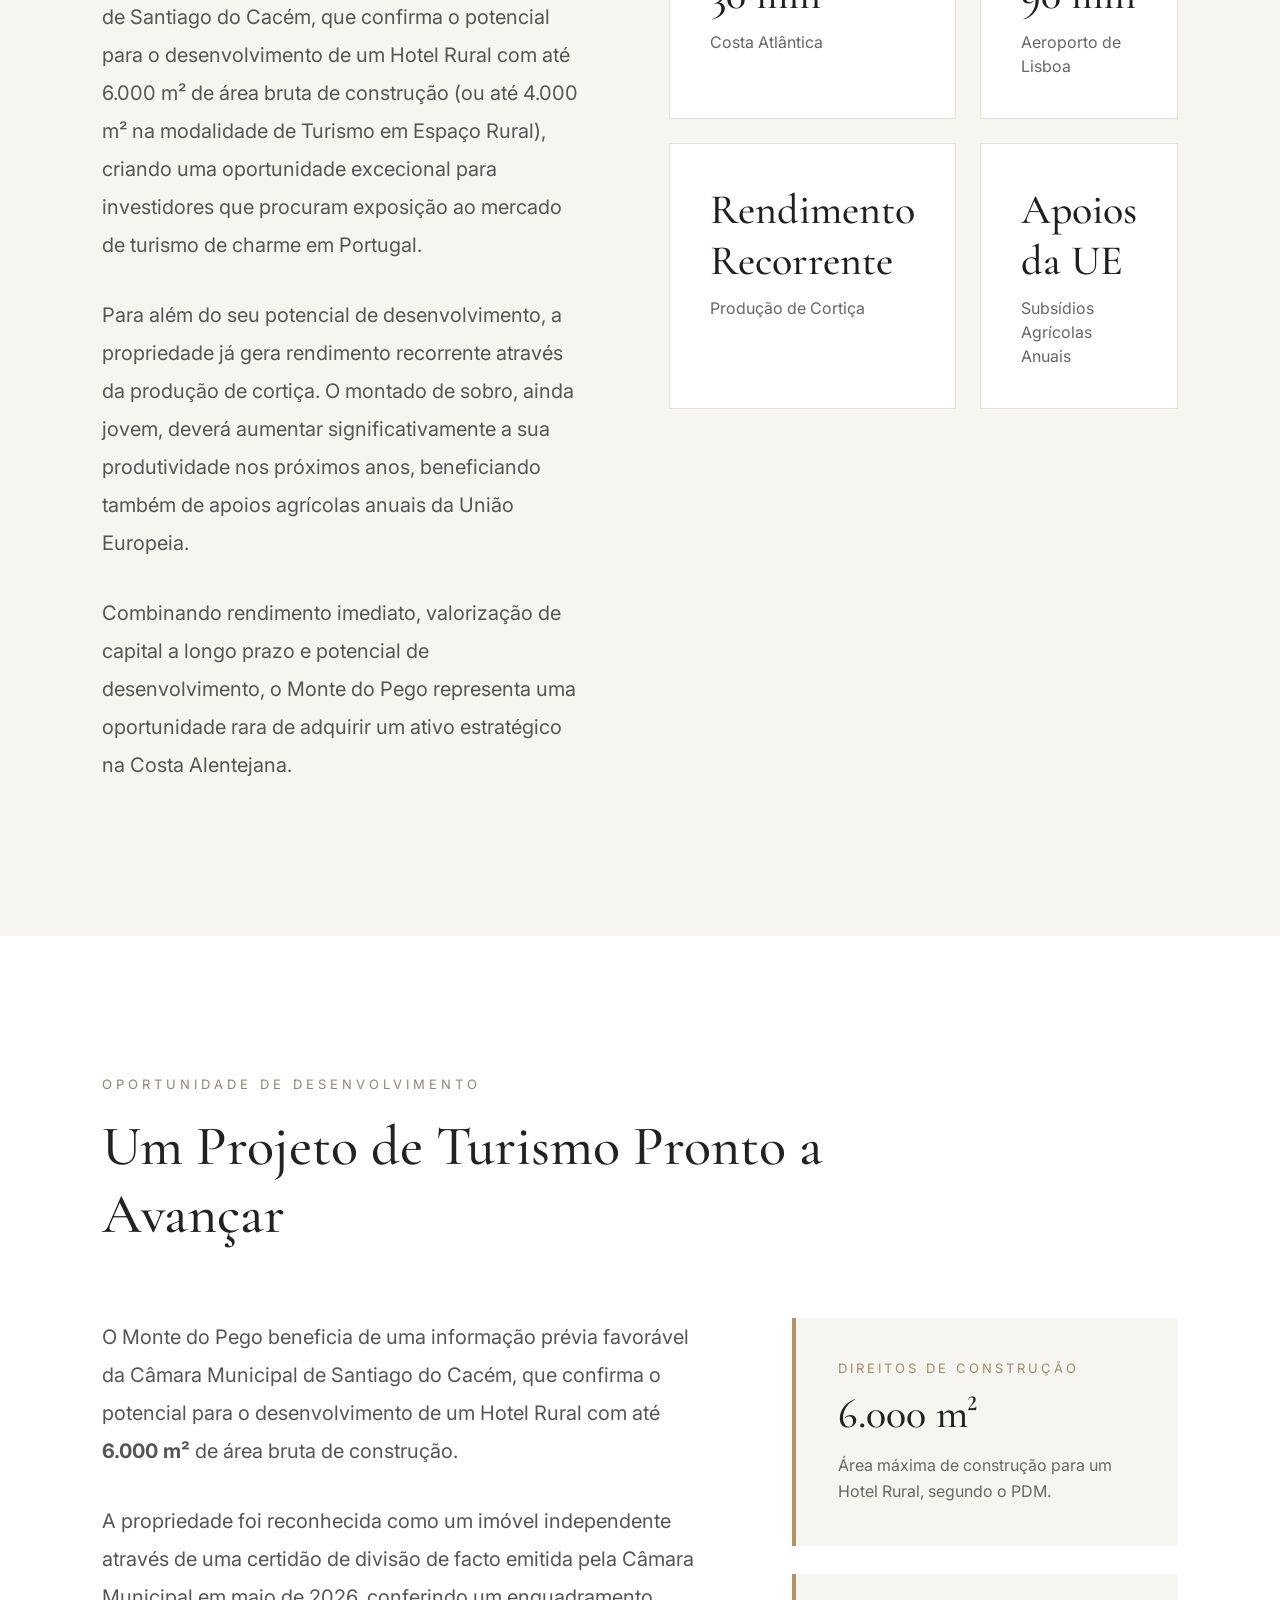
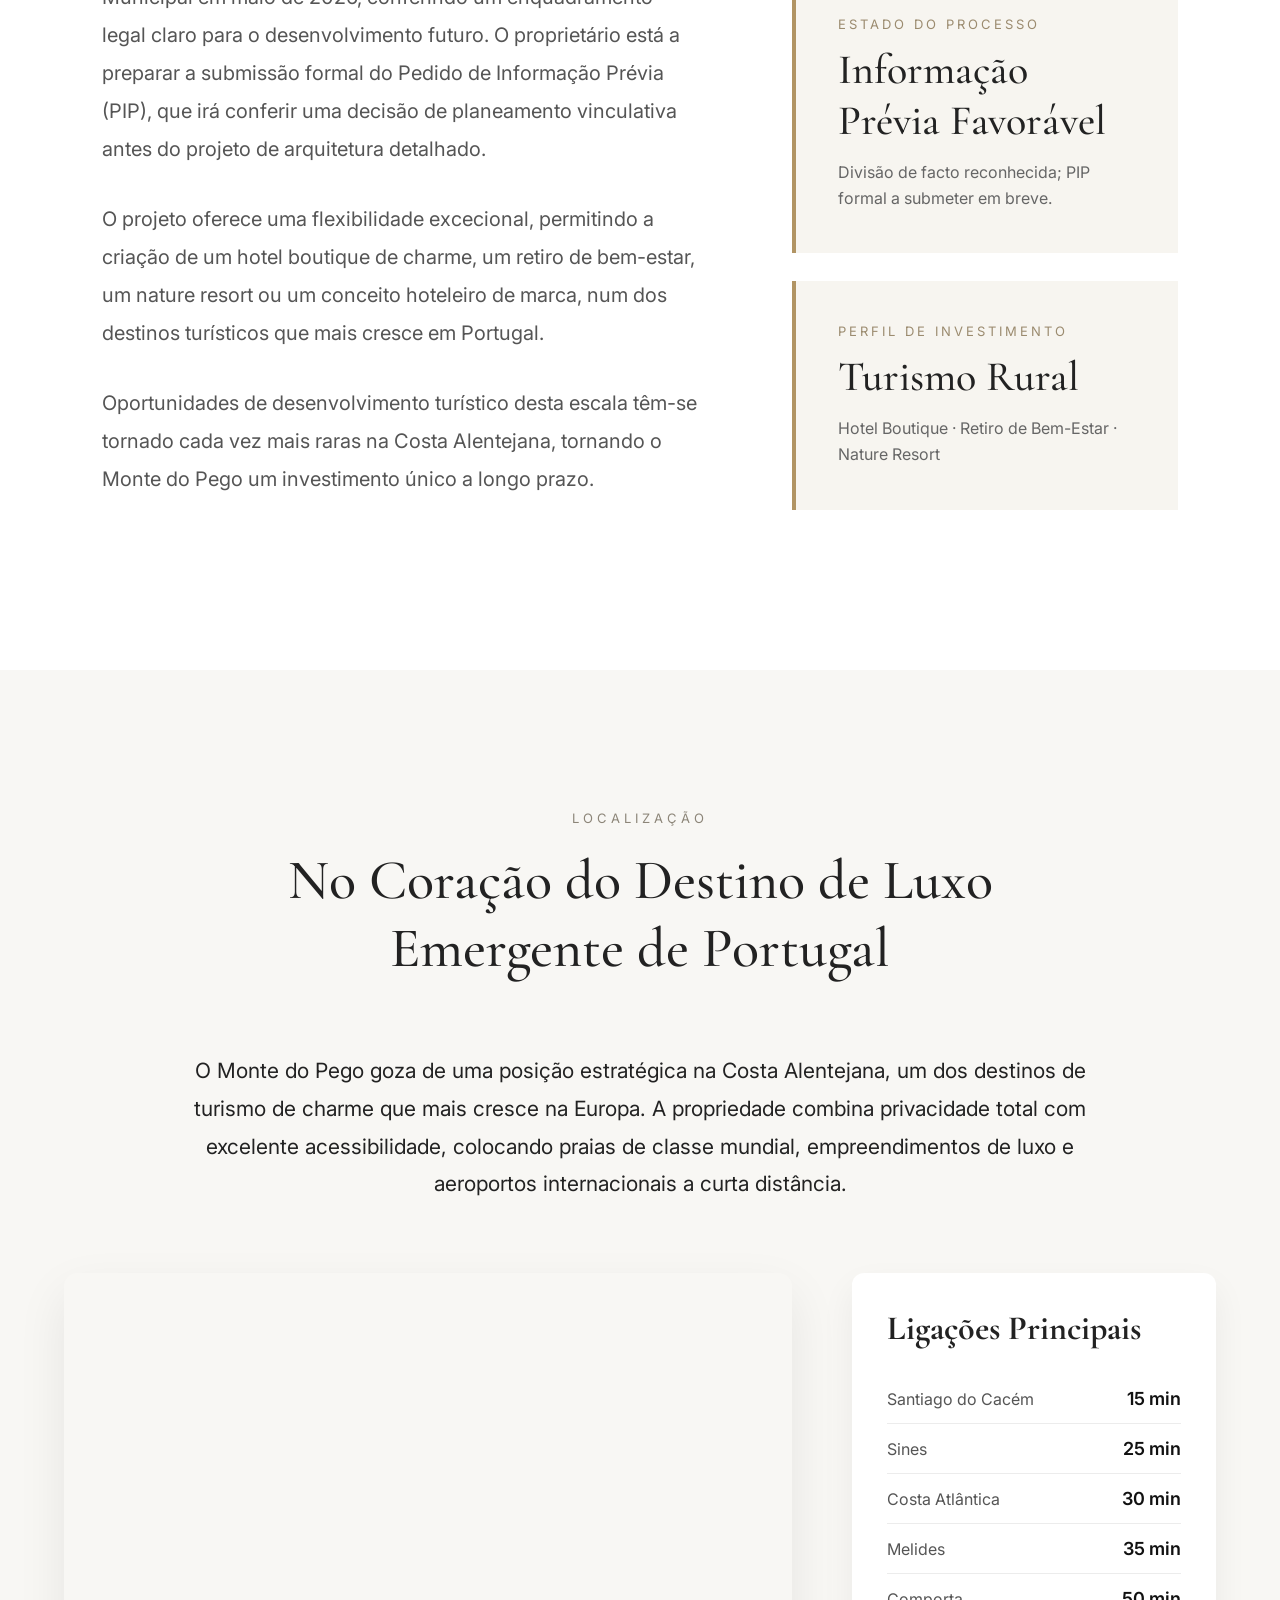
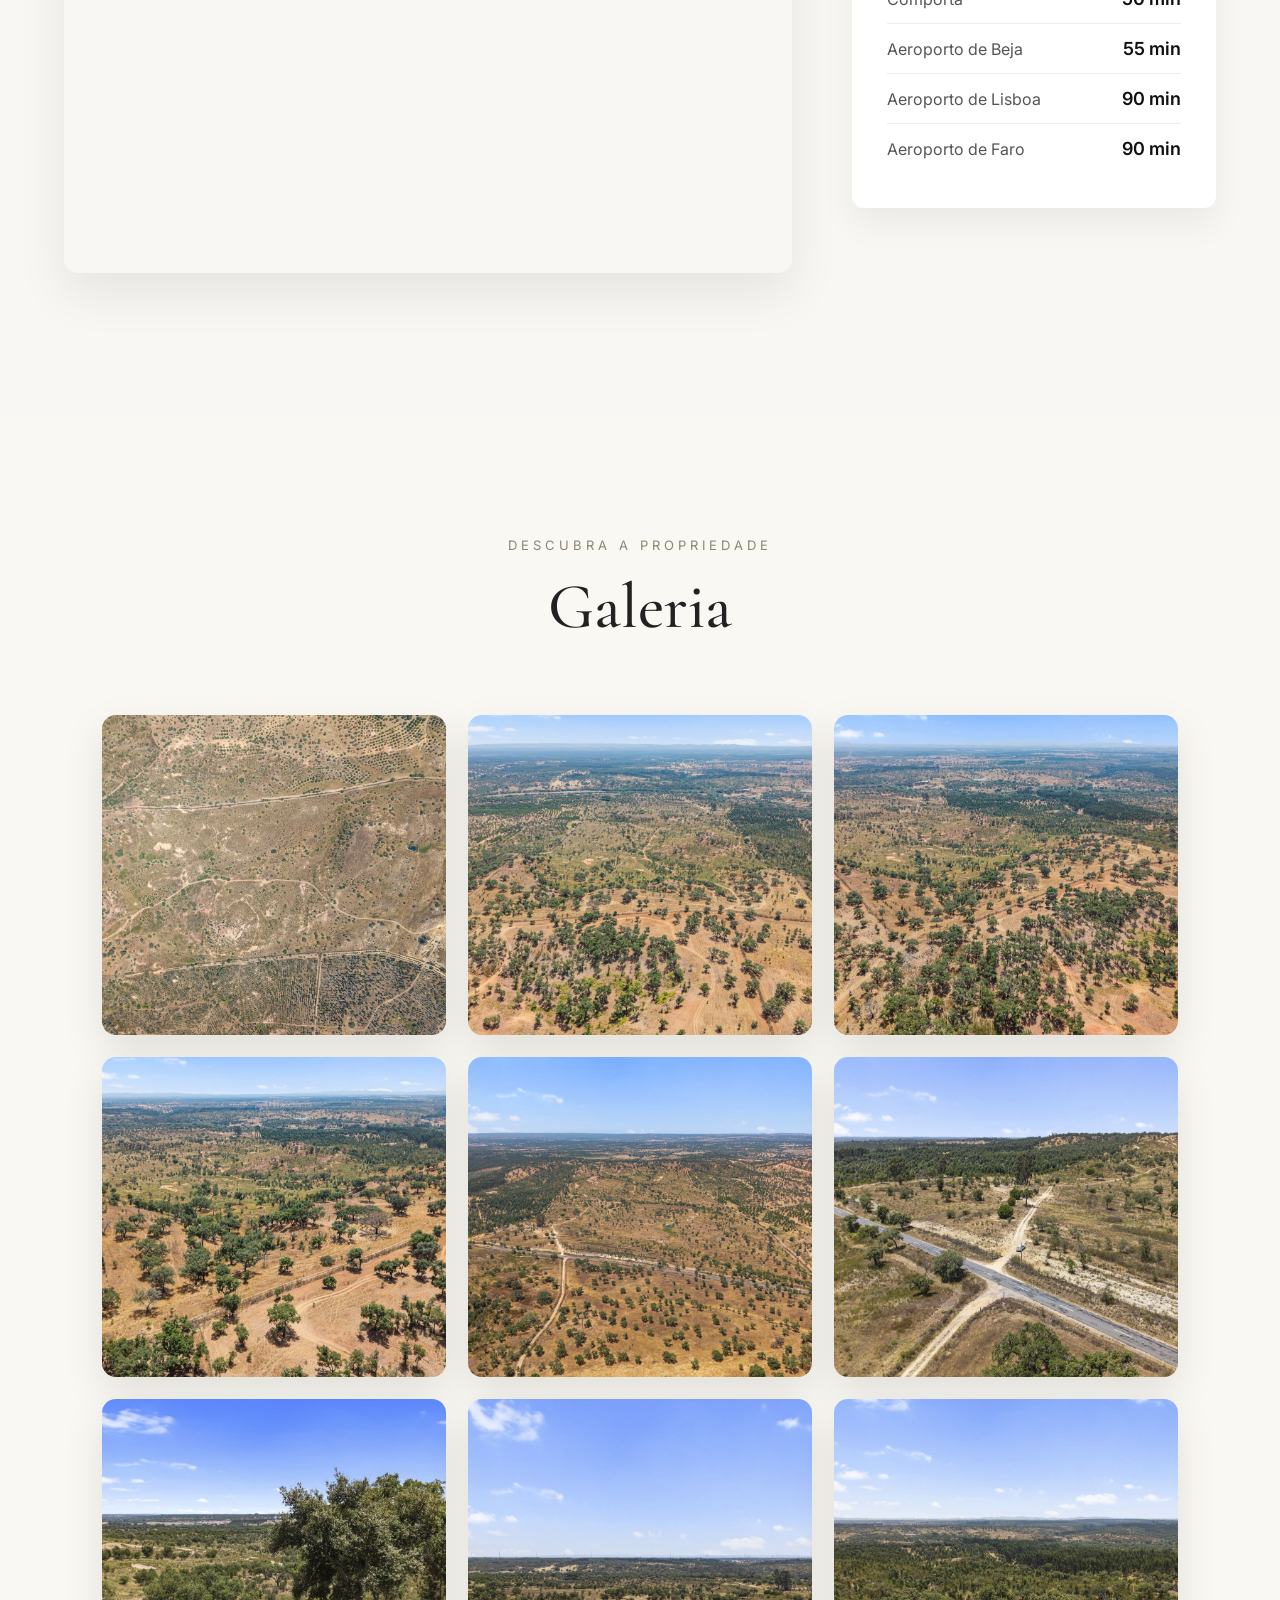
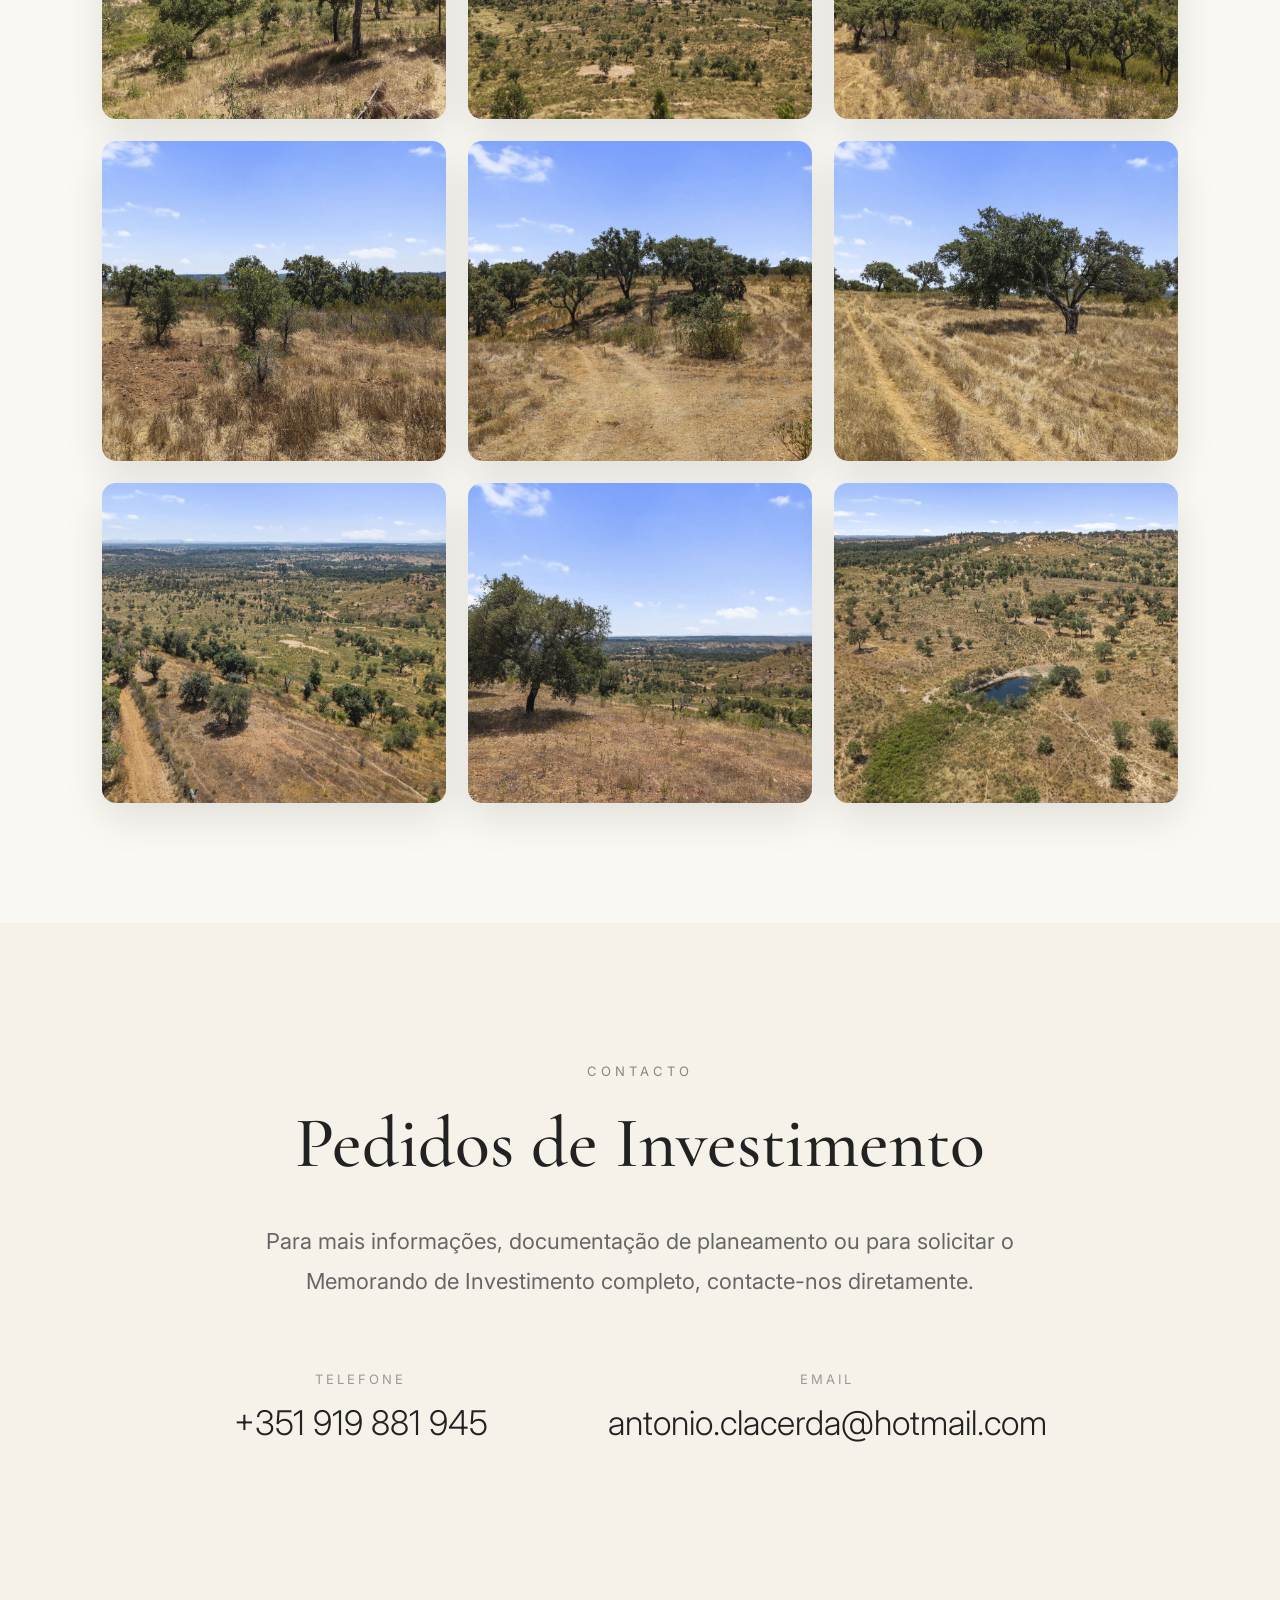
==== commit 59427d1c: "." ====
--- a/index-pt.html
+++ b/index-pt.html
@@ -8,6 +8,9 @@
     <meta name="viewport" content="width=device-width, initial-scale=1.0">
 
     <title>Monte do Pego Estate</title>
+
+    <link rel="icon" href="assets/favicon.png" type="image/png">
+<link rel="apple-touch-icon" href="assets/apple-touch-icon.png">
 
     <link rel="stylesheet" href="style.css">
 
@@ -346,7 +349,13 @@
 
 </div>
 
-    <ul>
+    <button class="nav-toggle" id="navToggle" aria-label="Abrir menu" aria-expanded="false">
+        <span></span>
+        <span></span>
+        <span></span>
+    </button>
+
+    <ul id="navMenu">
 
         <li><a href="#estate">Propriedade</a></li>
 <li><a href="#investment">Investimento</a></li>
@@ -392,14 +401,6 @@
 
         </div>
 
-        <a href="downloads/Memorando_de_Investimento.pdf"
-           download
-           class="button primary">
-            Descarregar Memorando de Investimento
-        </a>
-
-    </div>
-
 </section>
  
 
--- a/style.css
+++ b/style.css
@@ -105,6 +105,64 @@
 nav a:hover{
 
     opacity:.55;
+
+}
+
+.nav-toggle{
+
+    display:none;
+
+    flex-direction:column;
+
+    justify-content:center;
+
+    gap:6px;
+
+    width:32px;
+
+    height:32px;
+
+    background:none;
+
+    border:none;
+
+    cursor:pointer;
+
+    z-index:1001;
+
+    padding:0;
+
+}
+
+.nav-toggle span{
+
+    display:block;
+
+    width:100%;
+
+    height:2px;
+
+    background:#222;
+
+    transition:.3s;
+
+}
+
+.nav-toggle.open span:nth-child(1){
+
+    transform:translateY(8px) rotate(45deg);
+
+}
+
+.nav-toggle.open span:nth-child(2){
+
+    opacity:0;
+
+}
+
+.nav-toggle.open span:nth-child(3){
+
+    transform:translateY(-8px) rotate(-45deg);
 
 }
 
@@ -994,23 +1052,68 @@
 
 nav{
 
-    padding:18px 25px;
+    padding:16px 22px;
+    flex-direction:row;
+    justify-content:space-between;
+    align-items:center;
+    gap:0;
+
+}
+
+.logo{
+
+    font-size:17px;
+
+}
+
+.nav-toggle{
+
+    display:flex;
+
+}
+
+nav ul{
+
+    position:fixed;
+    top:0;
+    left:0;
+    width:100%;
+    height:100vh;
+
     flex-direction:column;
-    gap:20px;
-
-}
-
-nav ul{
-
-    flex-wrap:wrap;
+    flex-wrap:nowrap;
     justify-content:center;
-    gap:22px;
-
-}
-
-.logo{
-
-    font-size:18px;
+    align-items:center;
+    gap:34px;
+
+    background:rgba(30,32,24,.97);
+    backdrop-filter:blur(10px);
+
+    opacity:0;
+    pointer-events:none;
+    transform:translateY(-12px);
+    transition:.35s ease;
+
+}
+
+nav ul.open{
+
+    opacity:1;
+    pointer-events:auto;
+    transform:translateY(0);
+
+}
+
+nav ul li{
+
+    list-style:none;
+
+}
+
+nav ul a{
+
+    color:#f5f4ef;
+    font-size:20px;
 
 }
 
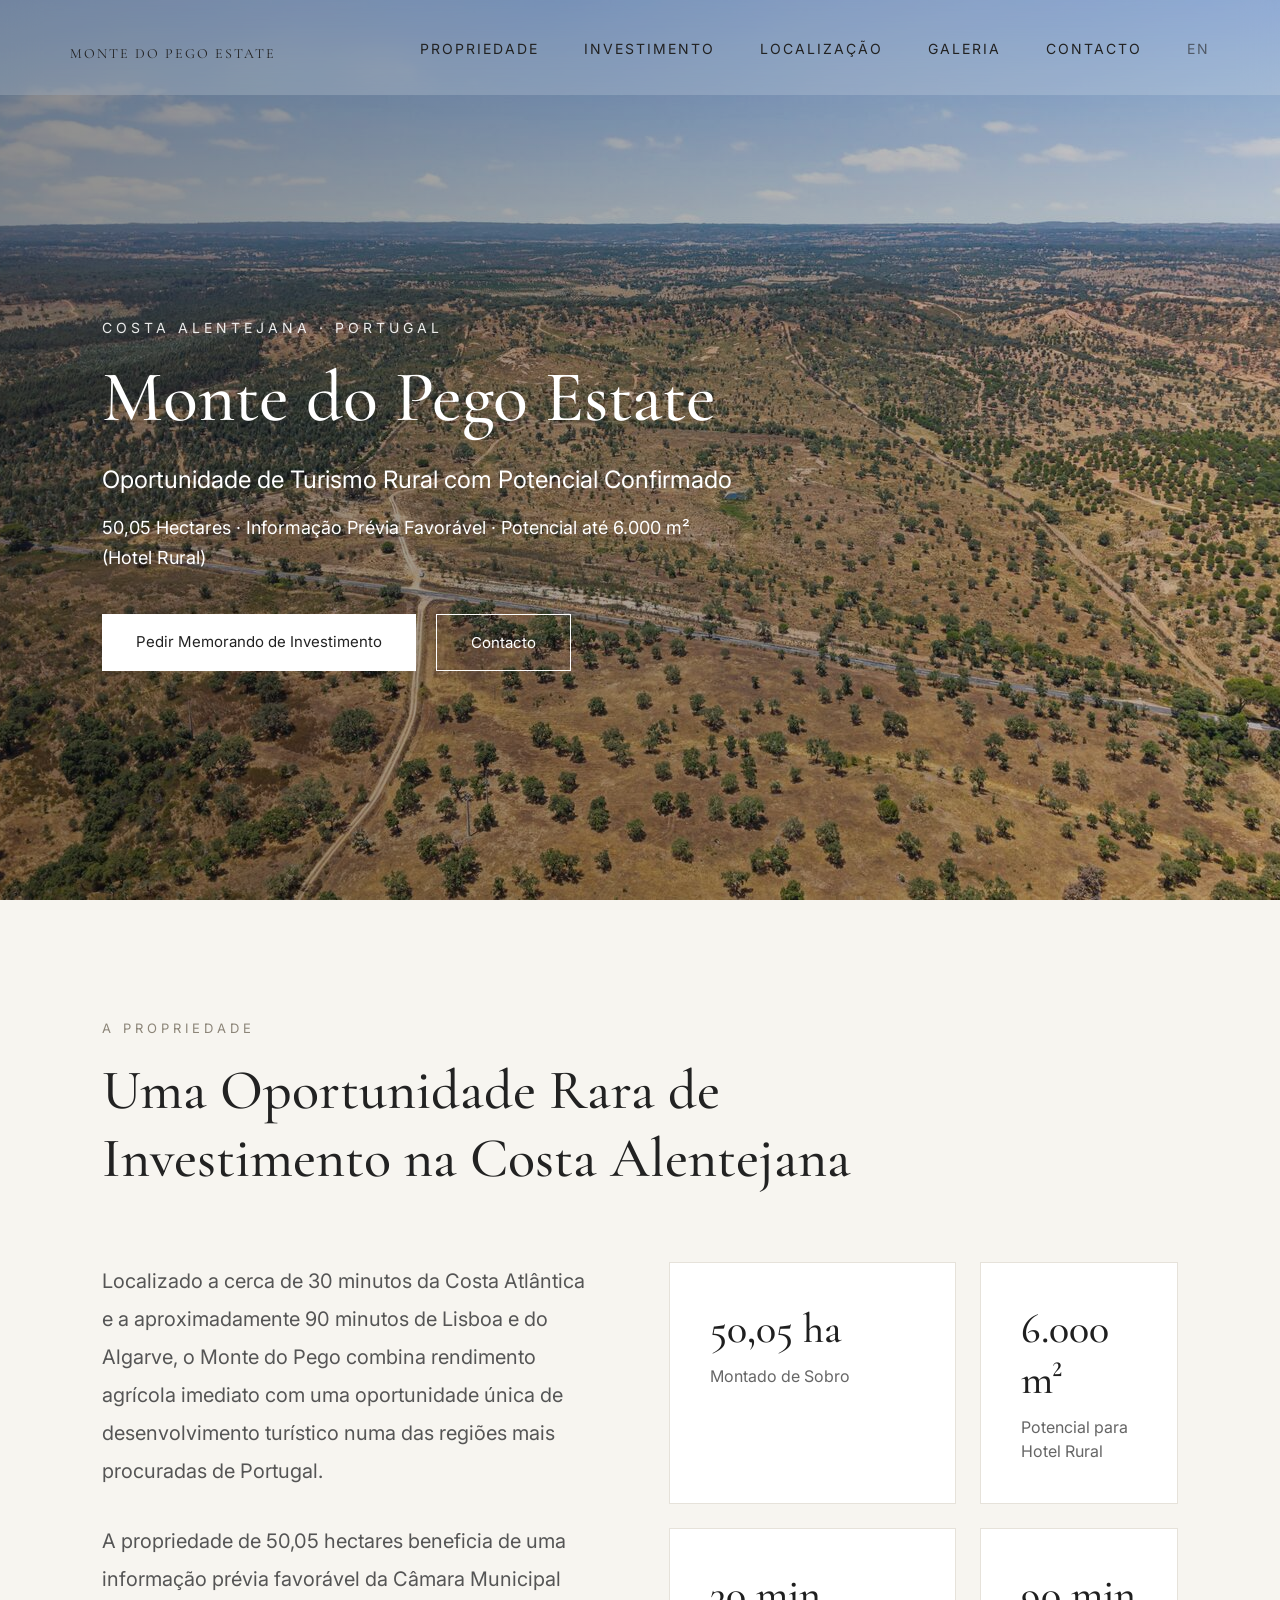
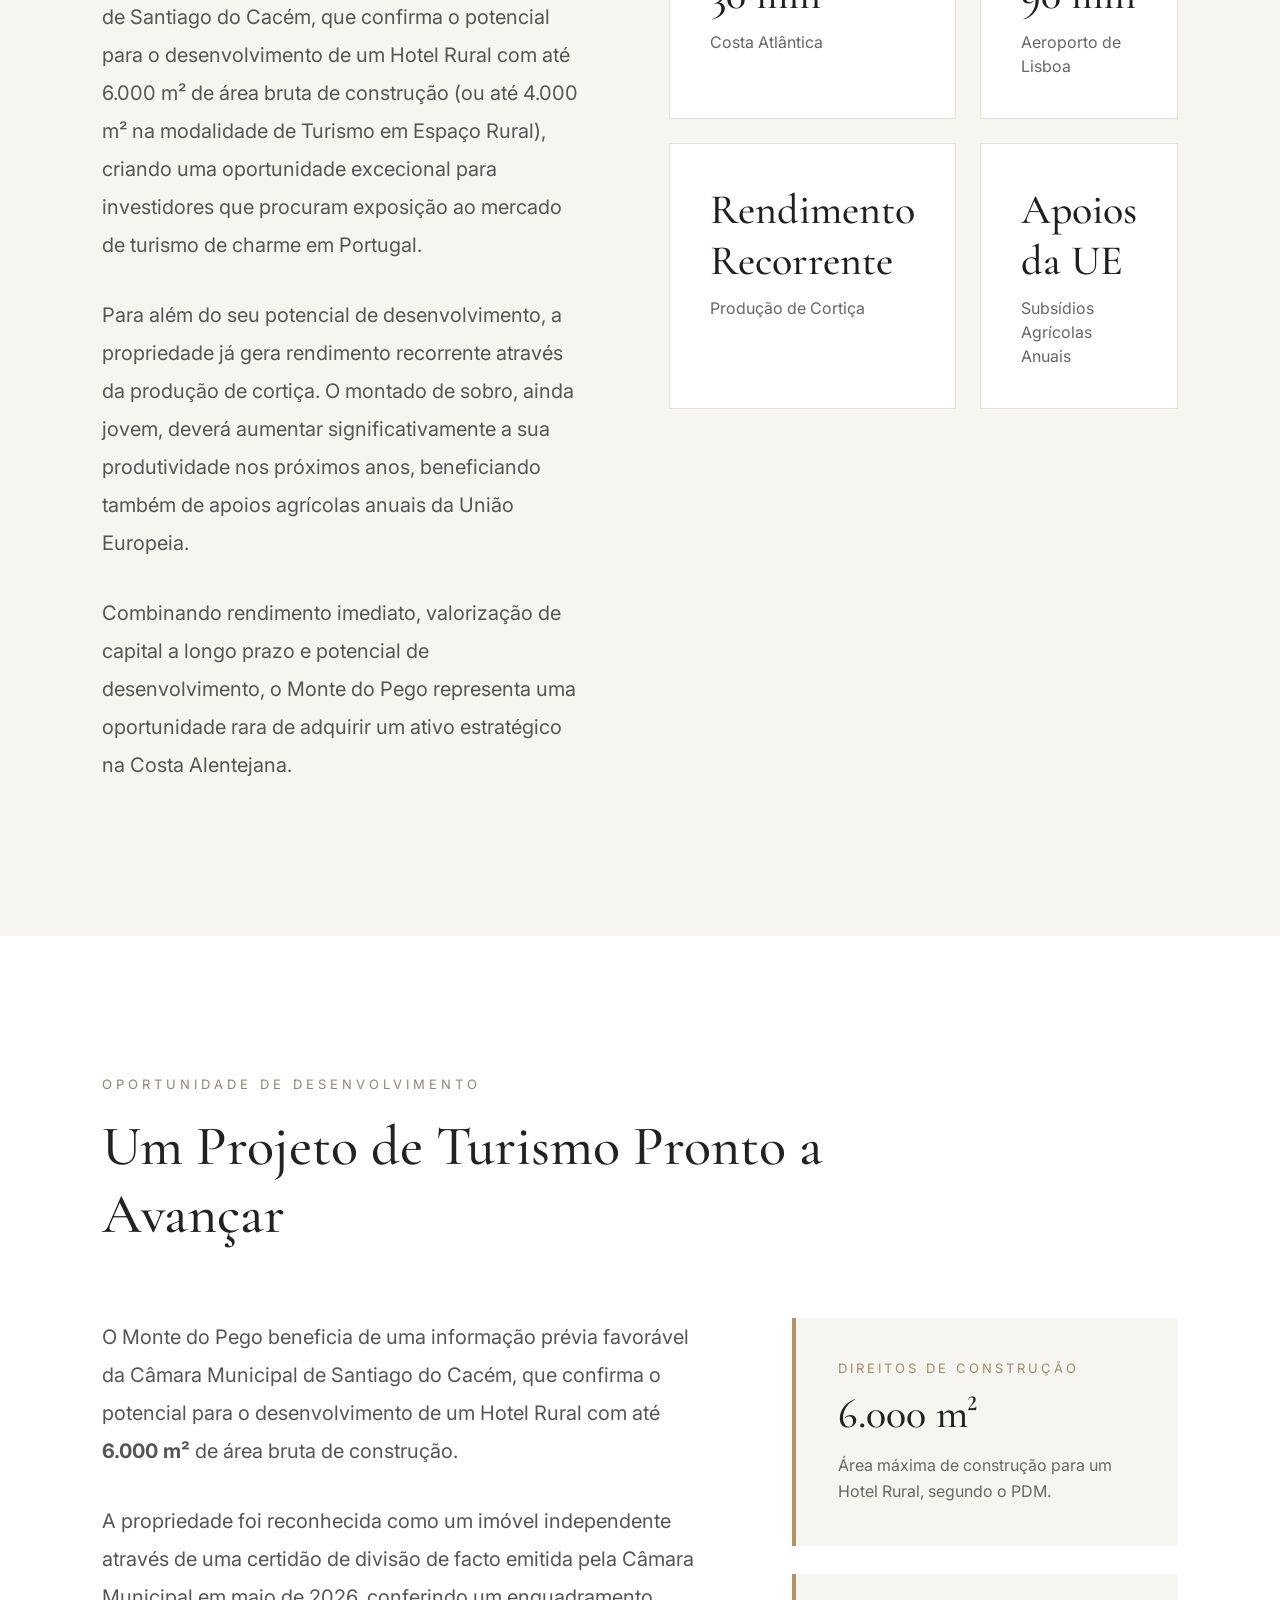
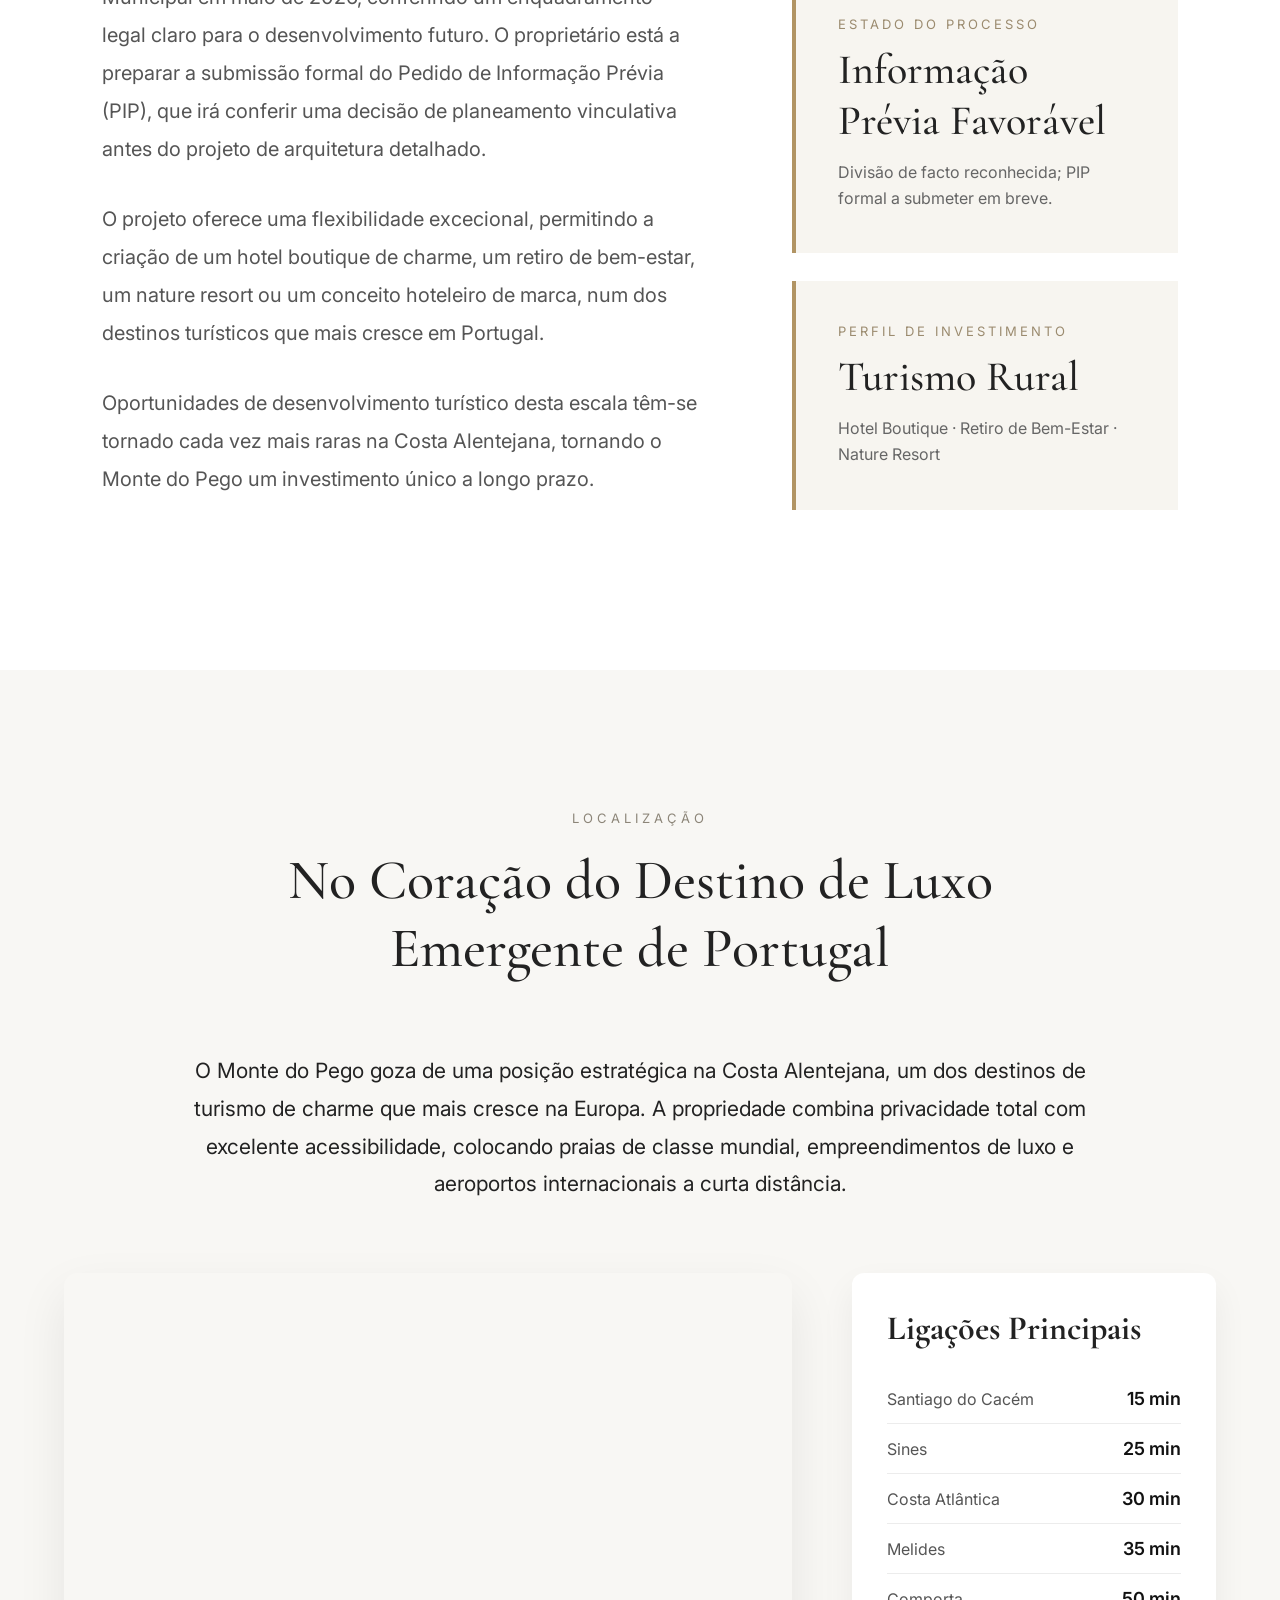
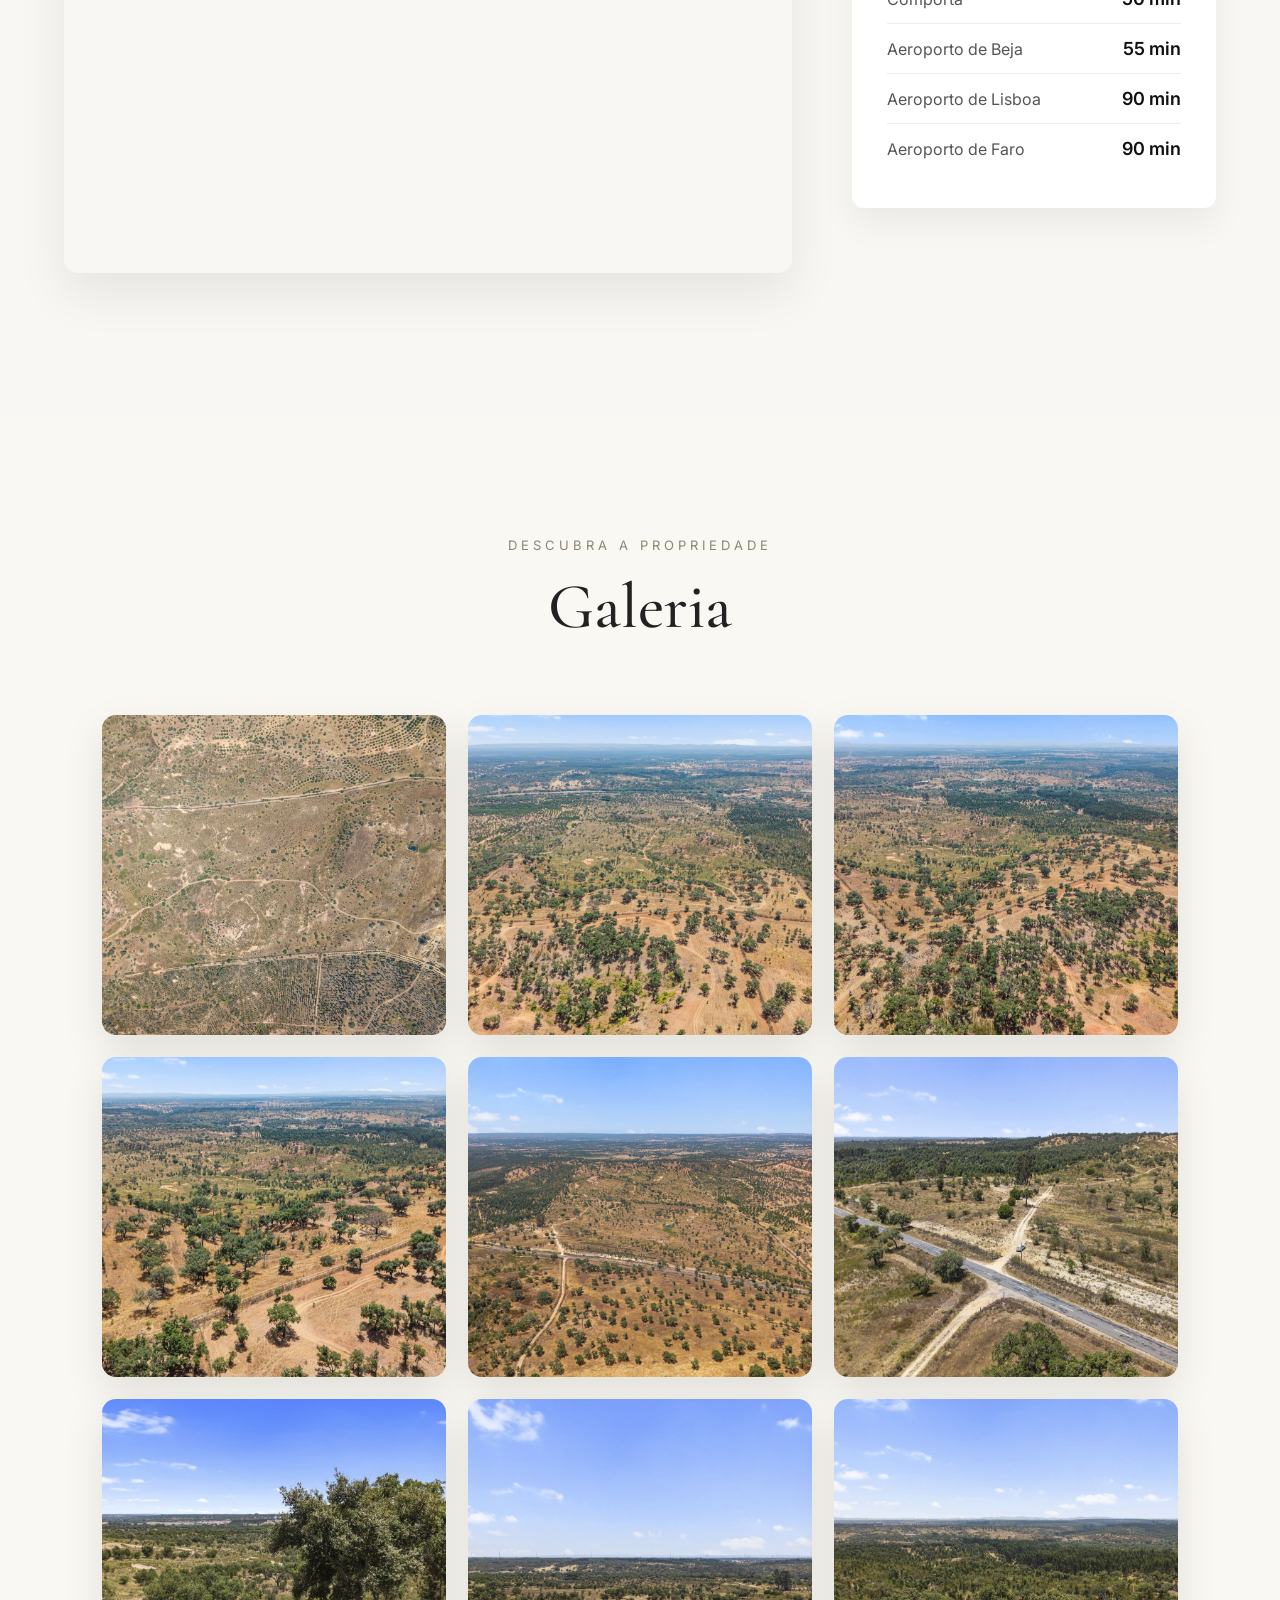
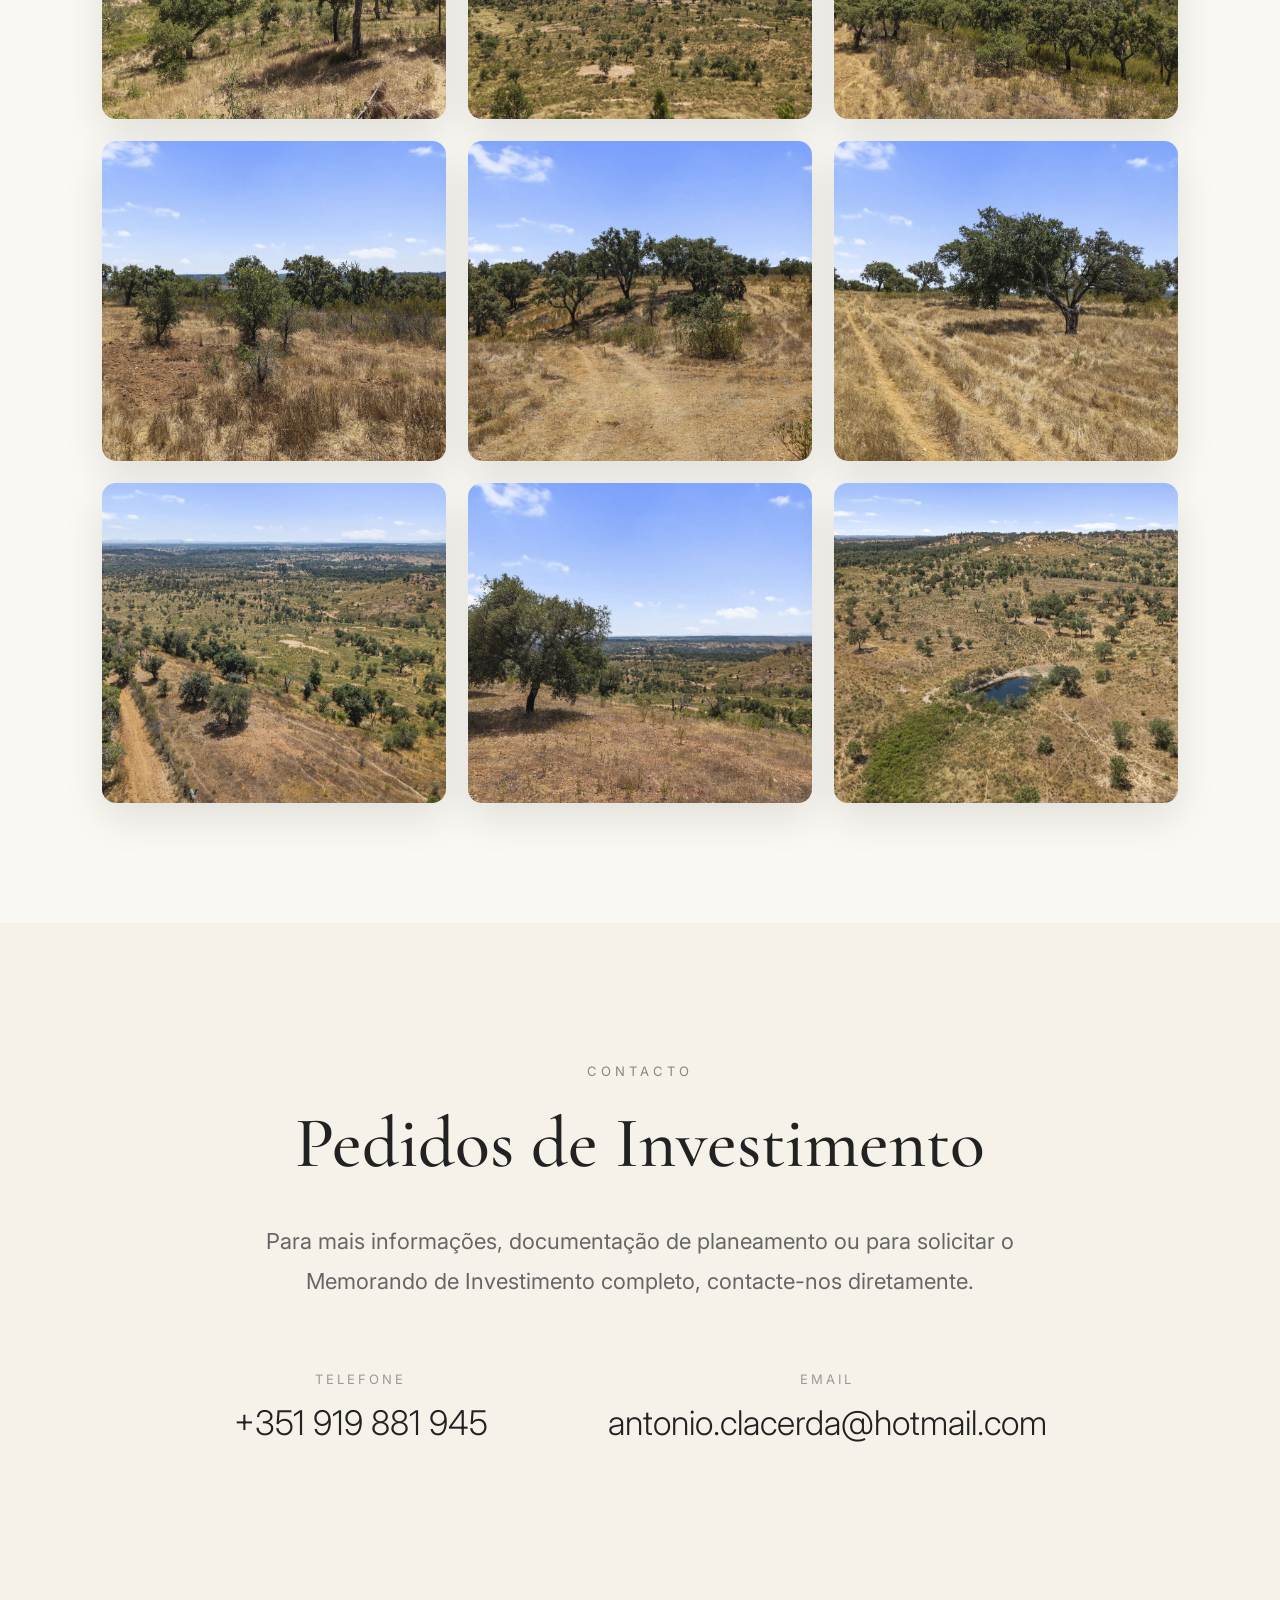
==== commit 827e4cbd: "." ====
--- a/index-pt.html
+++ b/index-pt.html
@@ -50,10 +50,9 @@
 
         <div class="hero-buttons">
 
-            <a href="downloads/Memorando_de_Investimento.pdf"
-   class="button primary"
-   target="_blank">
-    Memorando de Investimento
+            <a href="mailto:antonio.clacerda@hotmail.com?subject=Pedido%20de%20Memorando%20de%20Investimento%20%E2%80%93%20Monte%20do%20Pego&body=Bom%20dia%2C%0A%0AGostaria%20de%20solicitar%20o%20Memorando%20de%20Investimento%20do%20Monte%20do%20Pego.%0A%0ANome%3A%0AEmpresa%20%2F%20Fundo%3A%0APa%C3%ADs%3A%0A"
+   class="button primary">
+    Pedir Memorando de Investimento
 </a>
 
             <a href="#contact" class="button secondary">
@@ -401,6 +400,8 @@
 
         </div>
 
+    </div>
+
 </section>
  
 
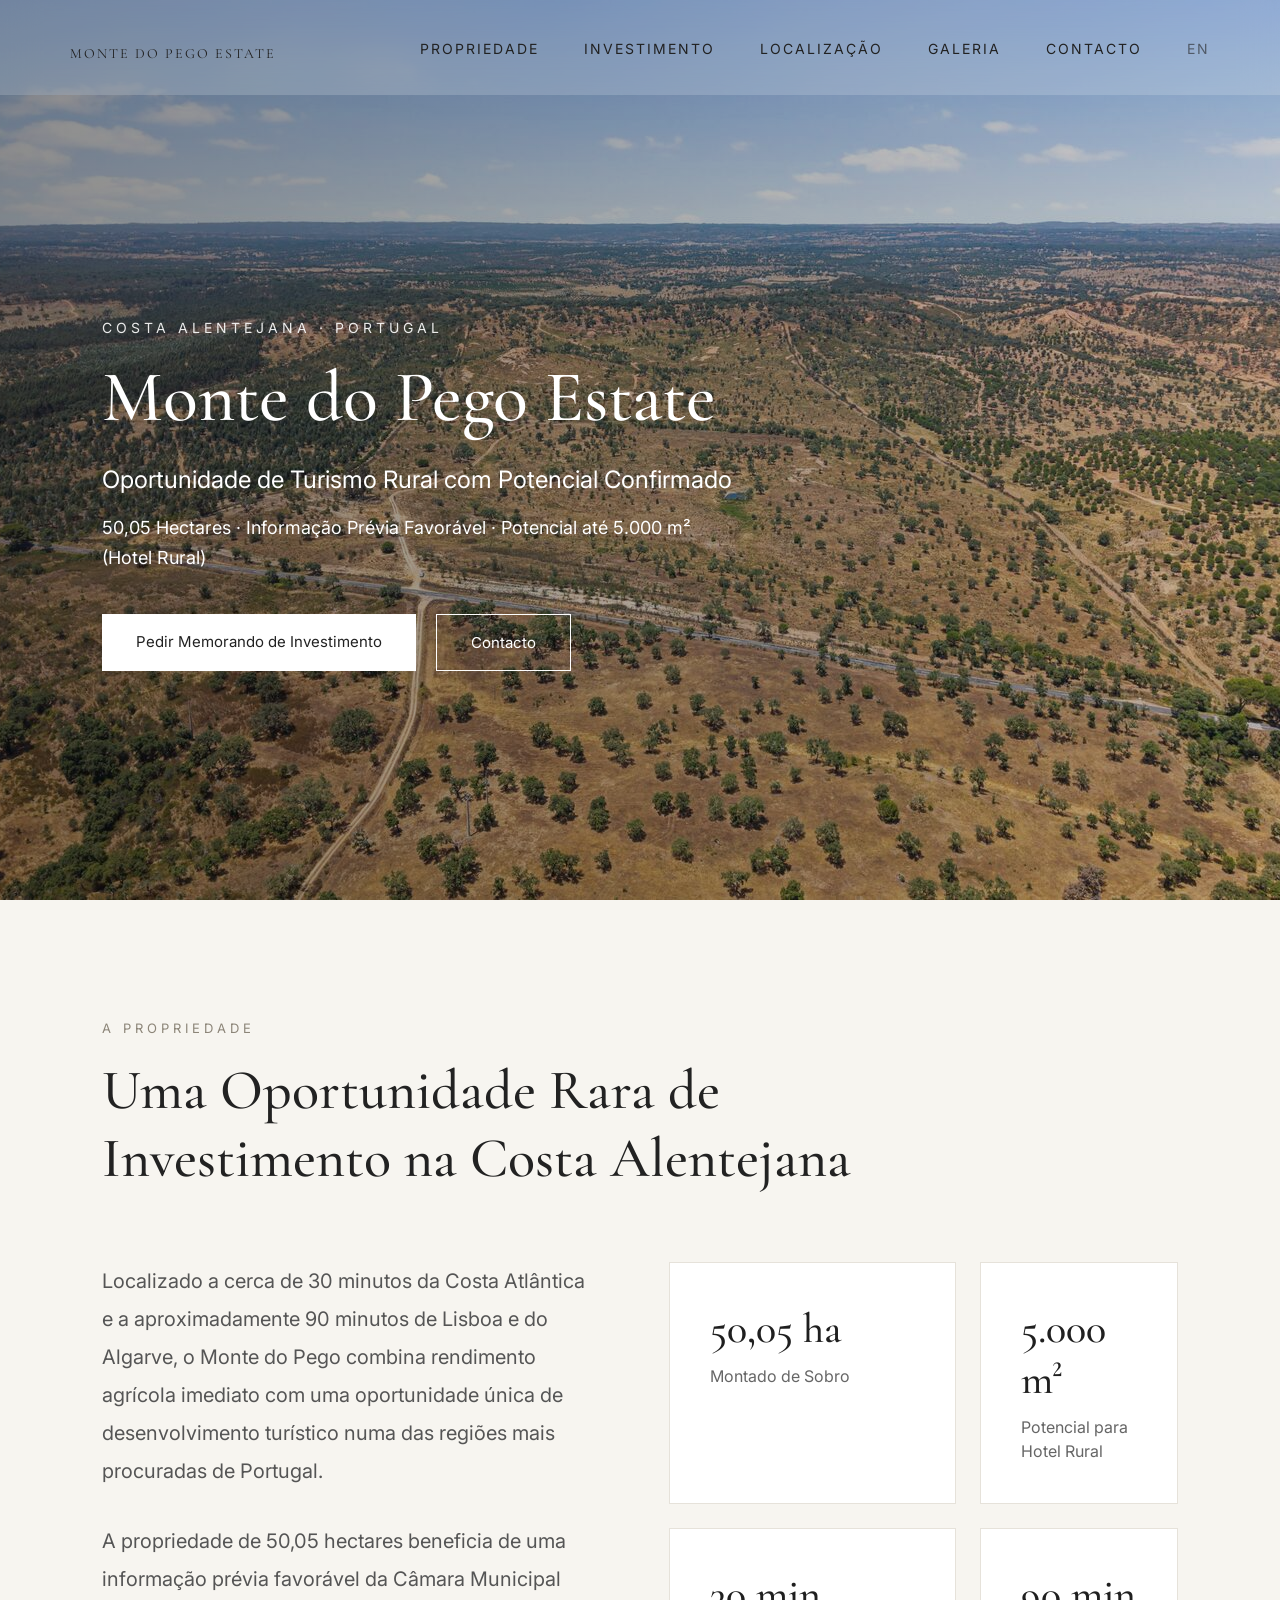
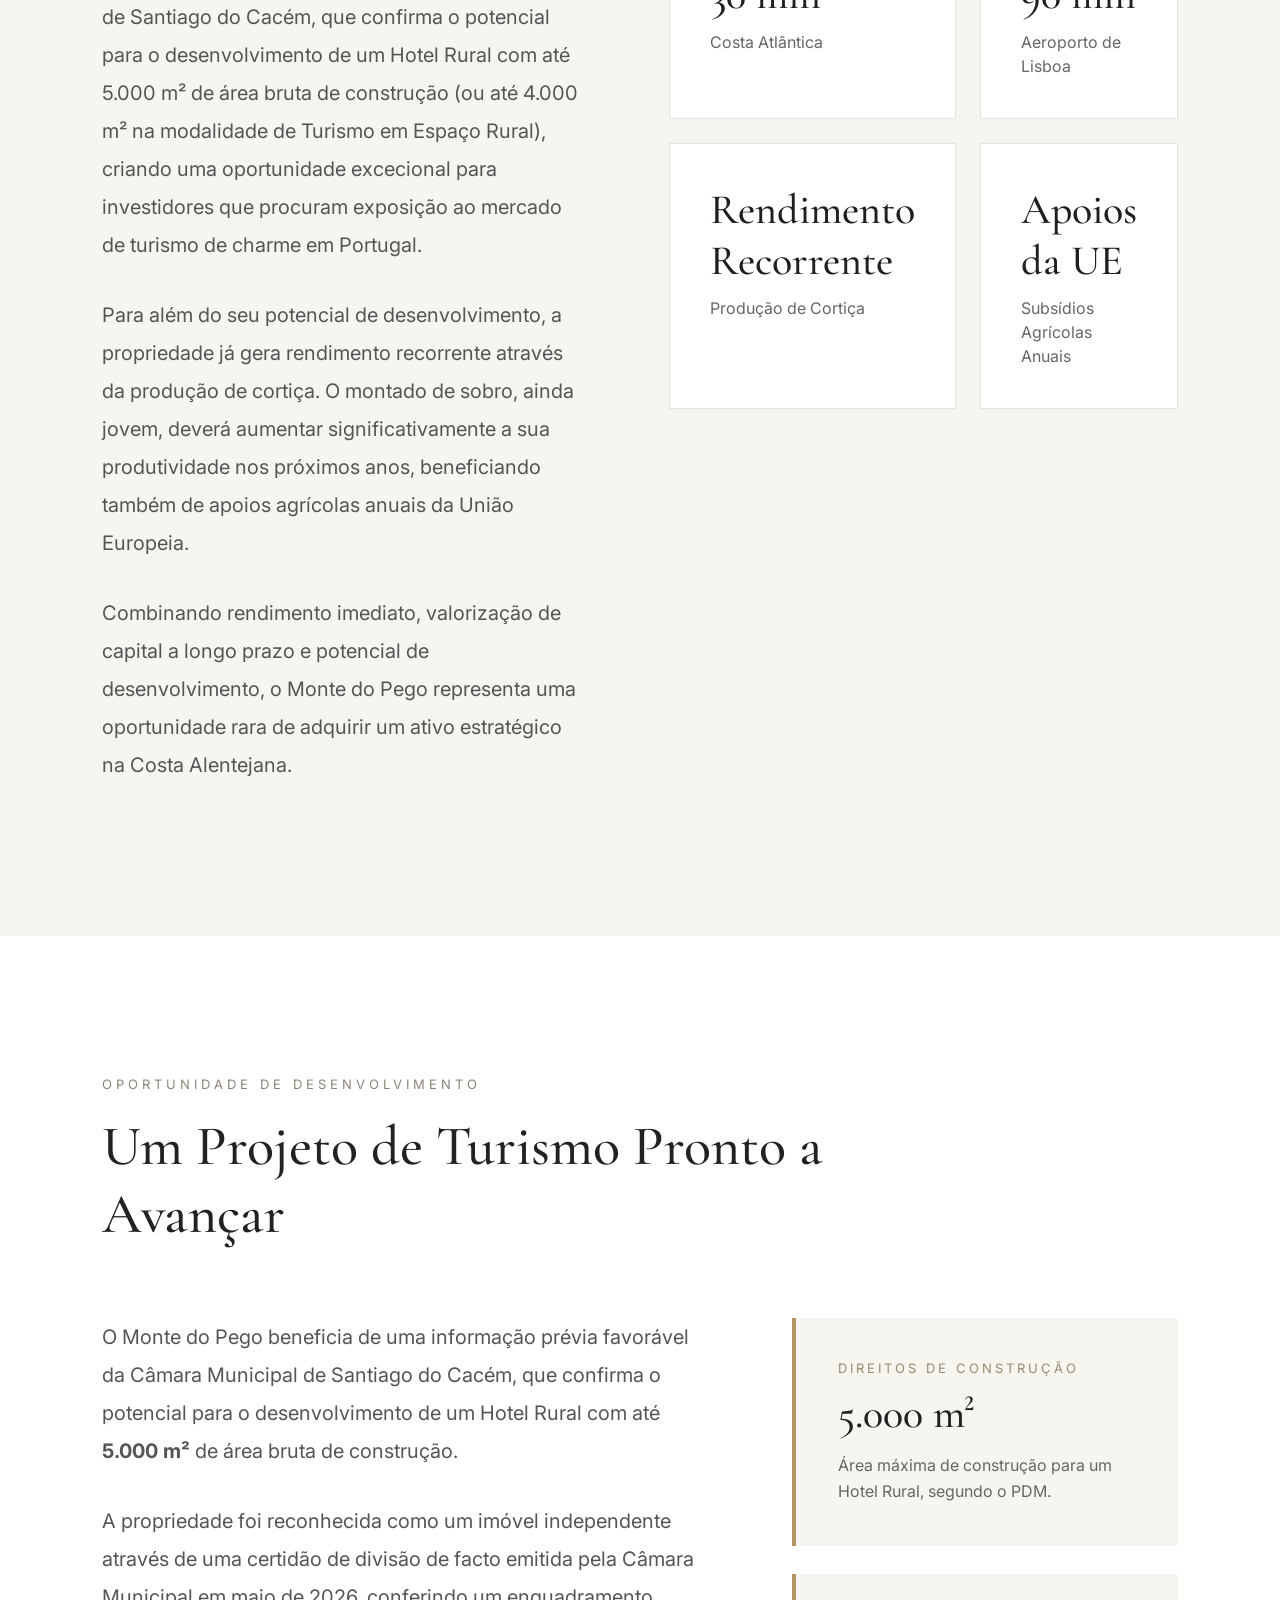
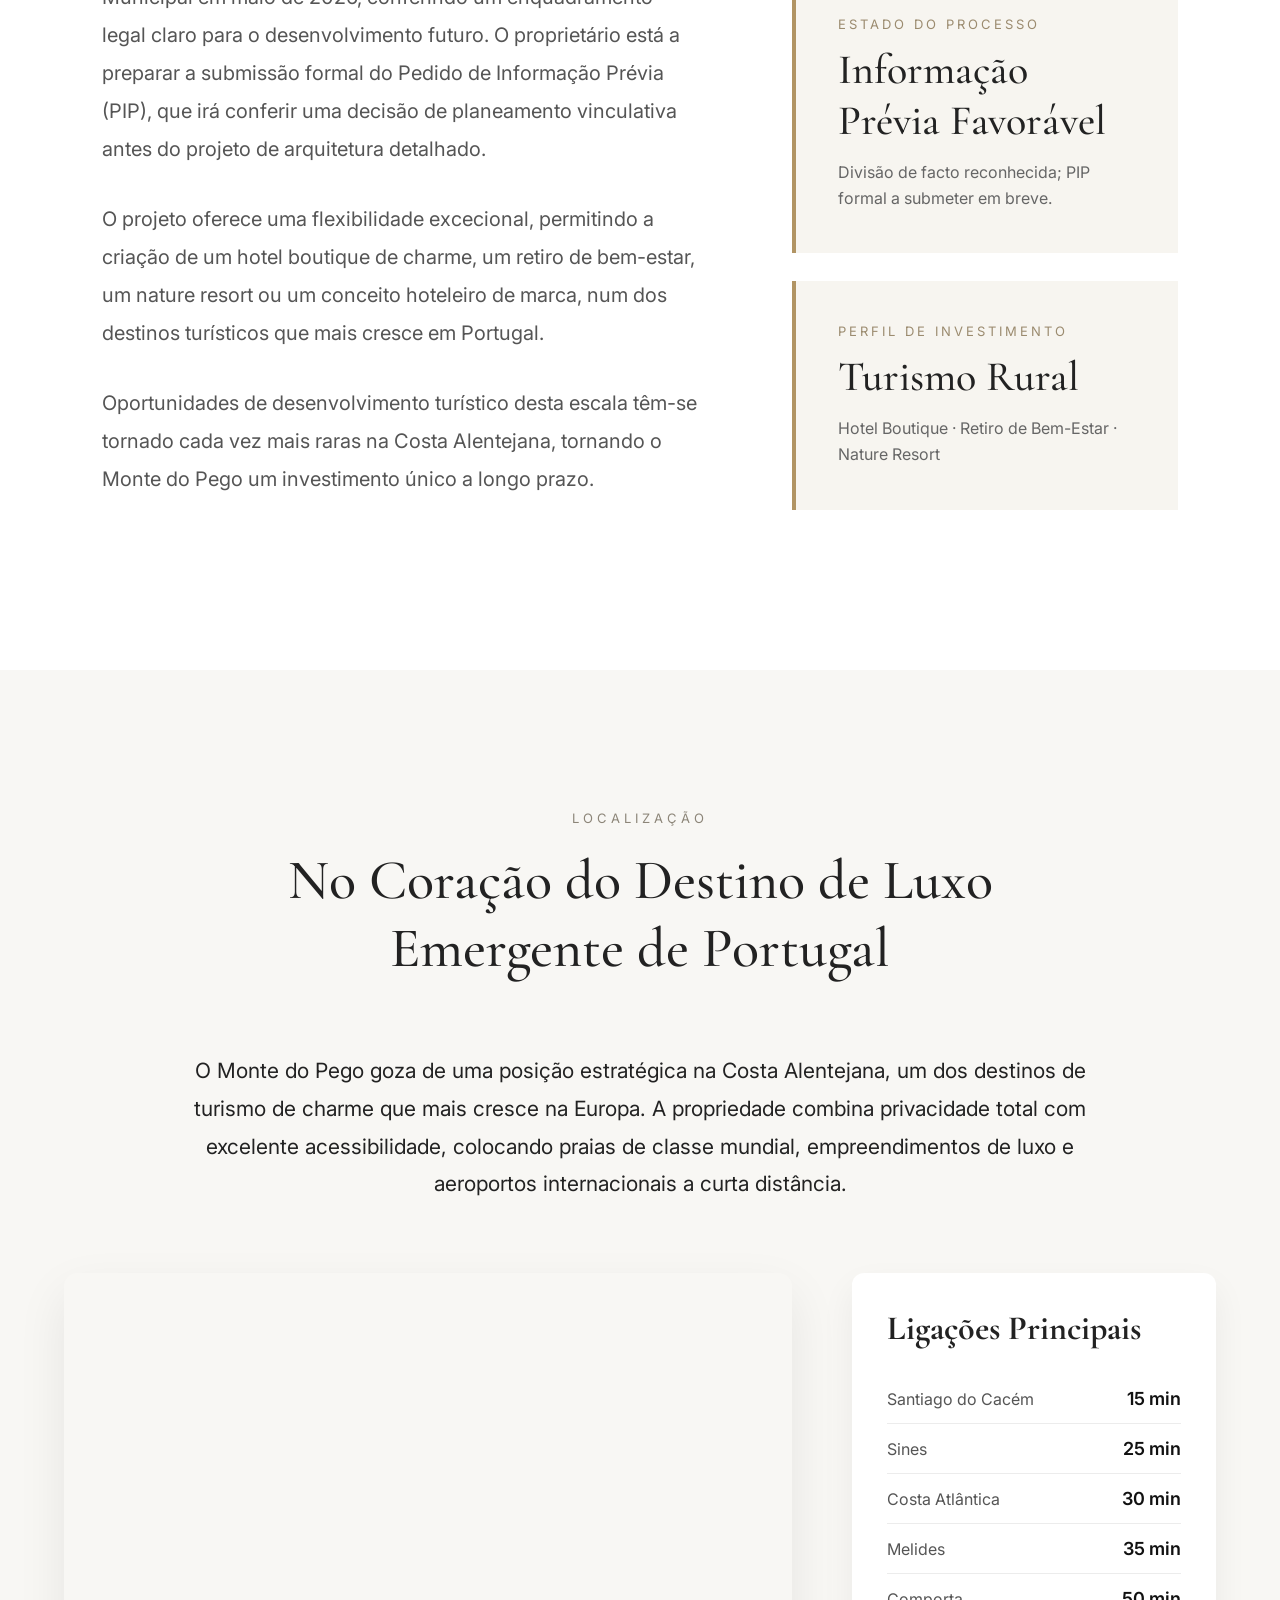
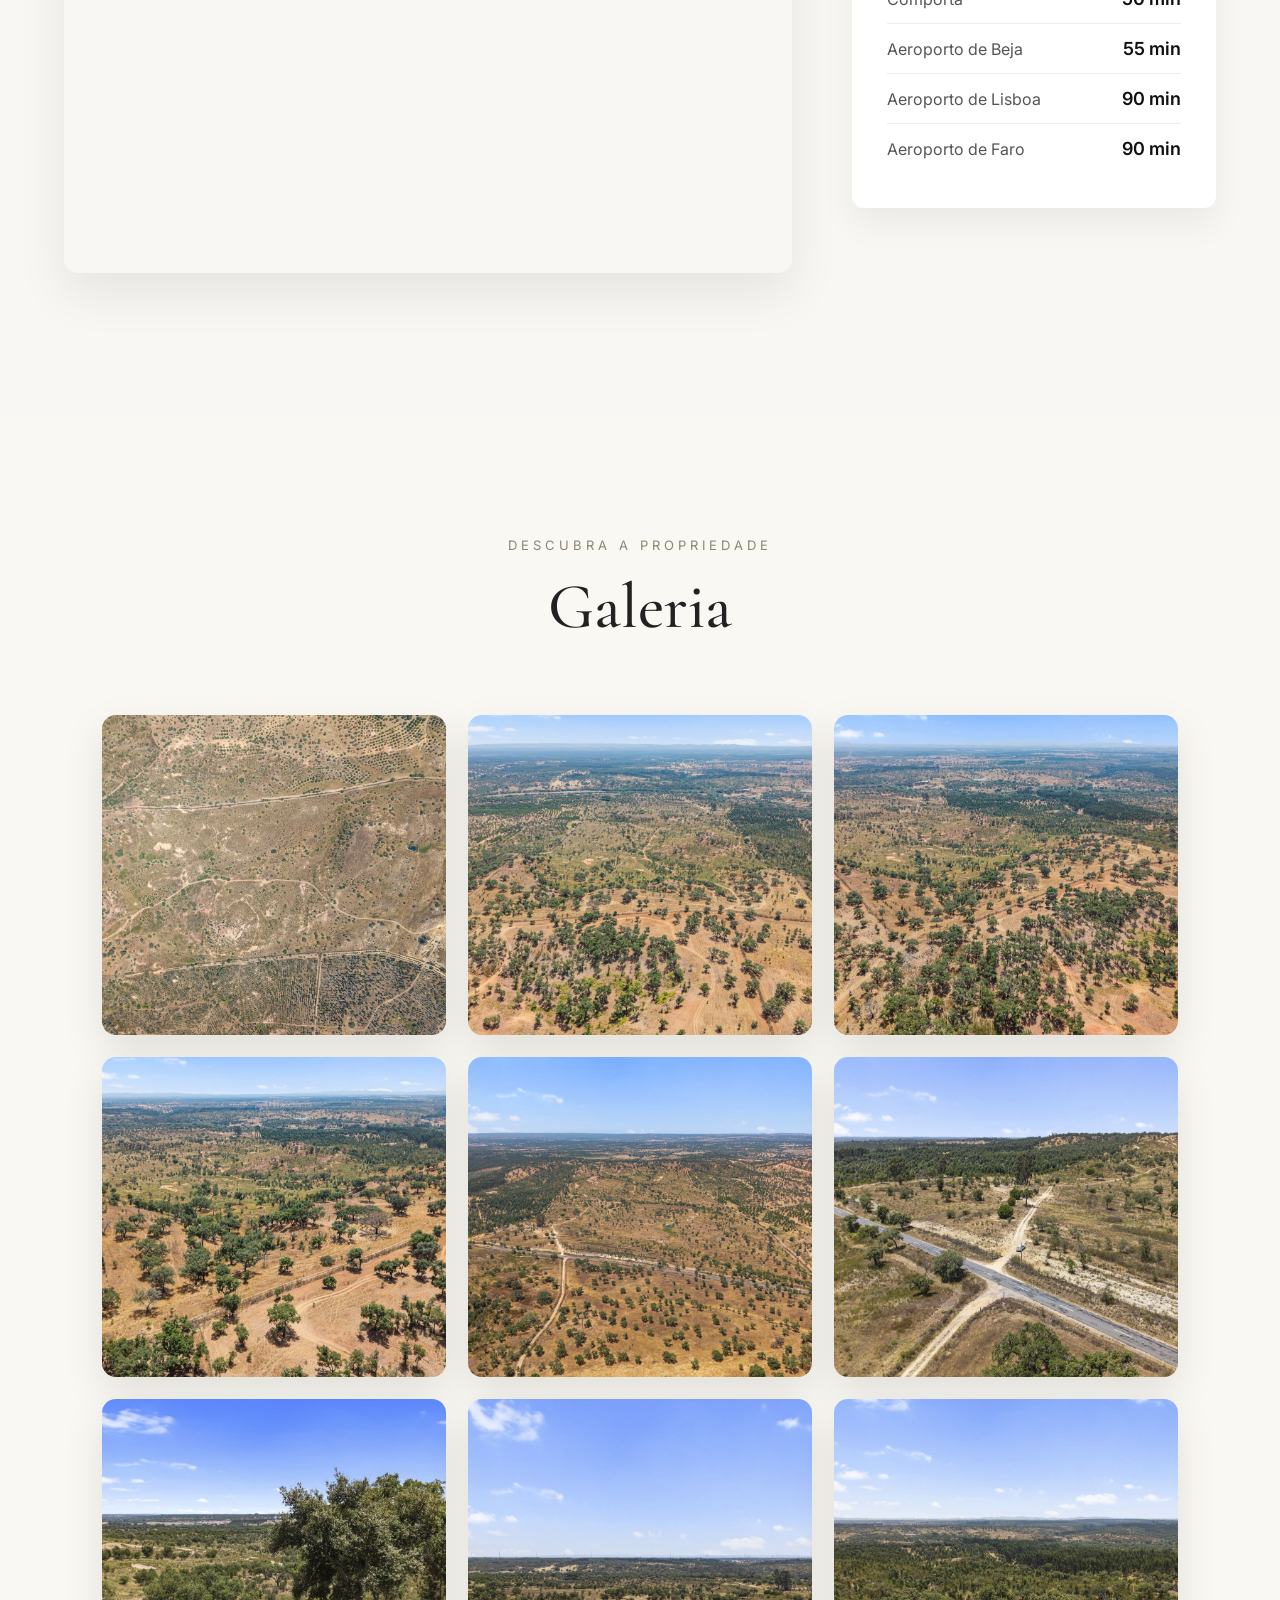
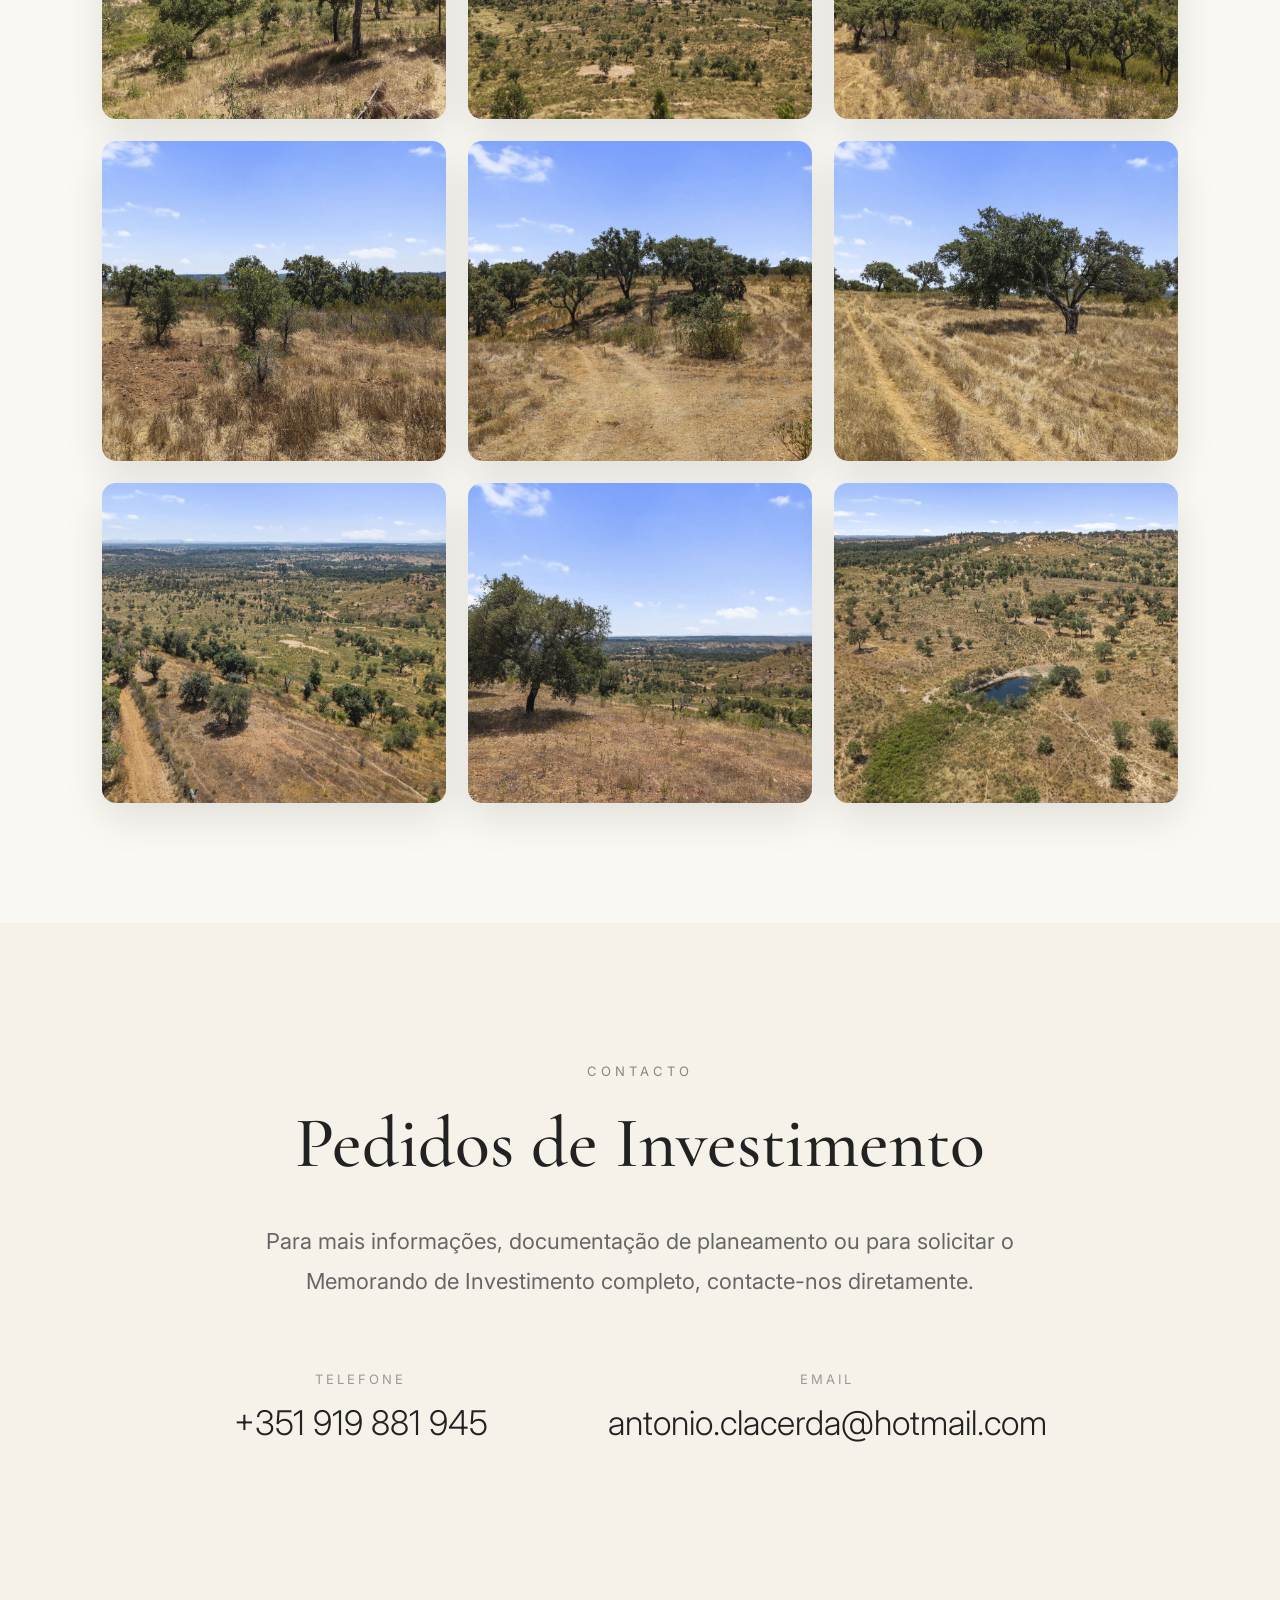
==== commit dbb86dbd: "." ====
--- a/index-pt.html
+++ b/index-pt.html
@@ -7,7 +7,27 @@
 
     <meta name="viewport" content="width=device-width, initial-scale=1.0">
 
-    <title>Monte do Pego Estate</title>
+    <title>Monte do Pego | Terreno de 50 ha para Turismo Rural, Costa Alentejana</title>
+
+    <meta name="description" content="Propriedade de 50 hectares perto de São Domingos, Santiago do Cacém, com informação prévia favorável da Câmara para Hotel Rural até 5.000 m². Produção de cortiça, apoios da UE, a 30 min da Costa Atlântica.">
+
+    <link rel="canonical" href="https://pegoestate.com/index-pt.html">
+    <link rel="alternate" hreflang="en" href="https://pegoestate.com/index.html">
+    <link rel="alternate" hreflang="pt" href="https://pegoestate.com/index-pt.html">
+    <link rel="alternate" hreflang="x-default" href="https://pegoestate.com/index.html">
+
+    <meta property="og:type" content="website">
+    <meta property="og:title" content="Monte do Pego | Terreno de 50 ha para Turismo Rural, Costa Alentejana">
+    <meta property="og:description" content="Informação prévia favorável para Hotel Rural até 5.000 m² numa propriedade de 50 ha perto da Comporta e Melides. Rendimento de cortiça, apoios da UE, a 30 min da Costa Atlântica.">
+    <meta property="og:image" content="https://pegoestate.com/assets/images/hero.jpg">
+    <meta property="og:url" content="https://pegoestate.com/index-pt.html">
+    <meta property="og:locale" content="pt_PT">
+    <meta property="og:locale:alternate" content="en_US">
+
+    <meta name="twitter:card" content="summary_large_image">
+    <meta name="twitter:title" content="Monte do Pego | Terreno de 50 ha para Turismo Rural, Costa Alentejana">
+    <meta name="twitter:description" content="Informação prévia favorável para Hotel Rural até 5.000 m² perto da Comporta e Melides, Portugal.">
+    <meta name="twitter:image" content="https://pegoestate.com/assets/images/hero.jpg">
 
     <link rel="icon" href="assets/favicon.png" type="image/png">
 <link rel="apple-touch-icon" href="assets/apple-touch-icon.png">
@@ -45,7 +65,7 @@
         </p>
 
         <p class="hero-description">
-            50,05 Hectares · Informação Prévia Favorável · Potencial até 6.000 m² (Hotel Rural)
+            50,05 Hectares · Informação Prévia Favorável · Potencial até 5.000 m² (Hotel Rural)
         </p>
 
         <div class="hero-buttons">
@@ -83,7 +103,7 @@
                 </p>
 
                 <p>
-                    A propriedade de 50,05 hectares beneficia de uma informação prévia favorável da Câmara Municipal de Santiago do Cacém, que confirma o potencial para o desenvolvimento de um Hotel Rural com até 6.000 m² de área bruta de construção (ou até 4.000 m² na modalidade de Turismo em Espaço Rural), criando uma oportunidade excecional para investidores que procuram exposição ao mercado de turismo de charme em Portugal.
+                    A propriedade de 50,05 hectares beneficia de uma informação prévia favorável da Câmara Municipal de Santiago do Cacém, que confirma o potencial para o desenvolvimento de um Hotel Rural com até 5.000 m² de área bruta de construção (ou até 4.000 m² na modalidade de Turismo em Espaço Rural), criando uma oportunidade excecional para investidores que procuram exposição ao mercado de turismo de charme em Portugal.
                 </p>
 
                 <p>
@@ -104,7 +124,7 @@
                 </div>
 
                 <div class="fact">
-                    <h3>6.000 m²</h3>
+                    <h3>5.000 m²</h3>
                     <p>Potencial para Hotel Rural</p>
                 </div>
 
@@ -156,7 +176,7 @@
             <div class="development-left">
 
                 <p>
-                    O Monte do Pego beneficia de uma informação prévia favorável da Câmara Municipal de Santiago do Cacém, que confirma o potencial para o desenvolvimento de um Hotel Rural com até <strong>6.000 m²</strong> de área bruta de construção.
+                    O Monte do Pego beneficia de uma informação prévia favorável da Câmara Municipal de Santiago do Cacém, que confirma o potencial para o desenvolvimento de um Hotel Rural com até <strong>5.000 m²</strong> de área bruta de construção.
                 </p>
 
                 <p>
@@ -179,7 +199,7 @@
 
                     <span>Direitos de Construção</span>
 
-                    <h3>6.000 m²</h3>
+                    <h3>5.000 m²</h3>
 
                     <p>Área máxima de construção para um Hotel Rural, segundo o PDM.</p>
 
--- a/style.css
+++ b/style.css
@@ -145,6 +145,12 @@
     background:#222;
 
     transition:.3s;
+
+}
+
+.nav-toggle.open span{
+
+    background:#fff;
 
 }
 
@@ -1133,6 +1139,13 @@
     top:50%;
     transform:translate(-50%, -50%);
     text-align:center;
+    margin-top:60px;
+
+}
+
+.hero-kicker{
+
+    margin-bottom:14px;
 
 }
 
@@ -1140,18 +1153,21 @@
 
     font-size:62px;
     line-height:1;
+    margin-bottom:20px;
 
 }
 
 .hero-subtitle{
 
     font-size:28px;
+    margin-bottom:14px;
 
 }
 
 .hero-description{
 
     font-size:20px;
+    margin-bottom:28px;
 
 }
 
@@ -1159,7 +1175,7 @@
 
     flex-direction:column;
     align-items:center;
-    gap:20px;
+    gap:16px;
 
 }
 
@@ -1203,20 +1219,23 @@
 .estate-facts{
 
     margin-top:50px;
-    grid-template-columns:1fr 1fr;
+    grid-template-columns:minmax(0,1fr) minmax(0,1fr);
     gap:14px;
 
 }
 
 .fact{
 
-    padding:24px 20px;
+    padding:24px 18px;
+    min-width:0;
 
 }
 
 .fact h3{
 
-    font-size:32px;
+    font-size:26px;
+    overflow-wrap:break-word;
+    word-break:break-word;
 
 }
 
